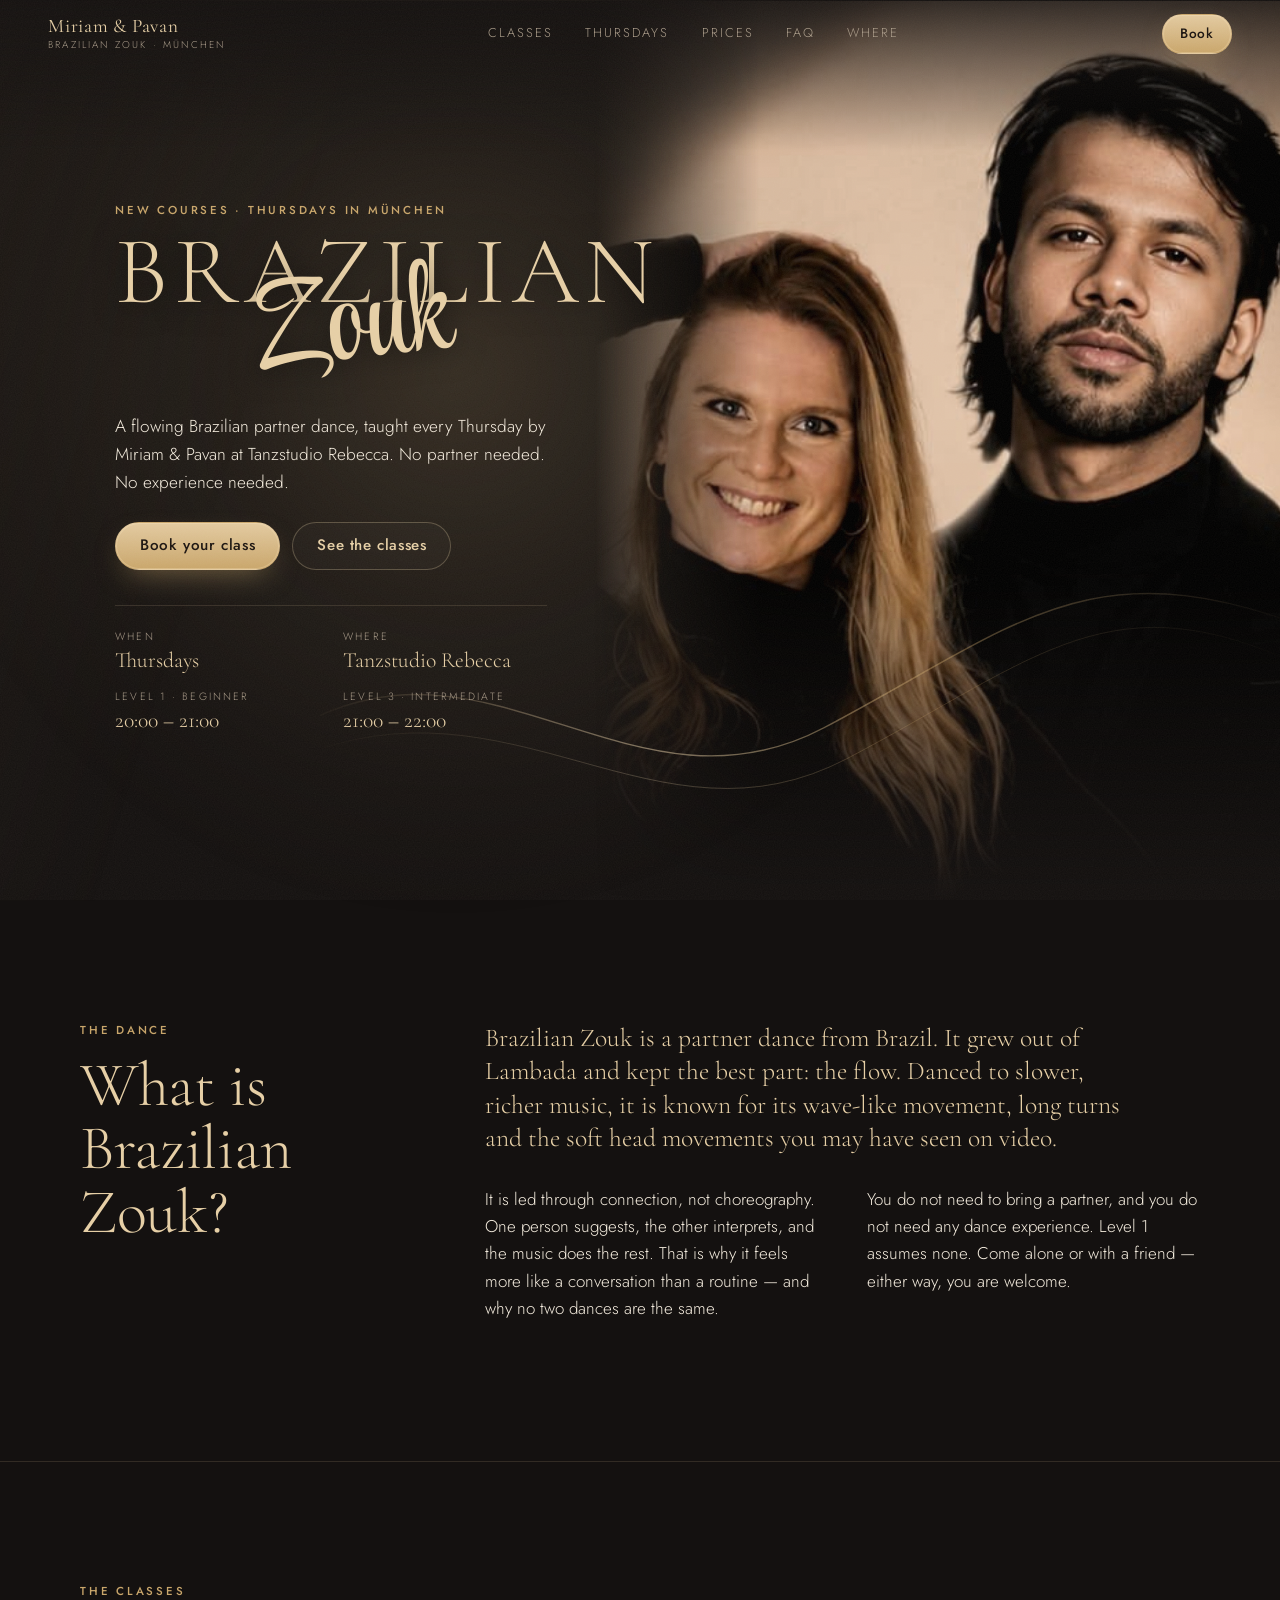
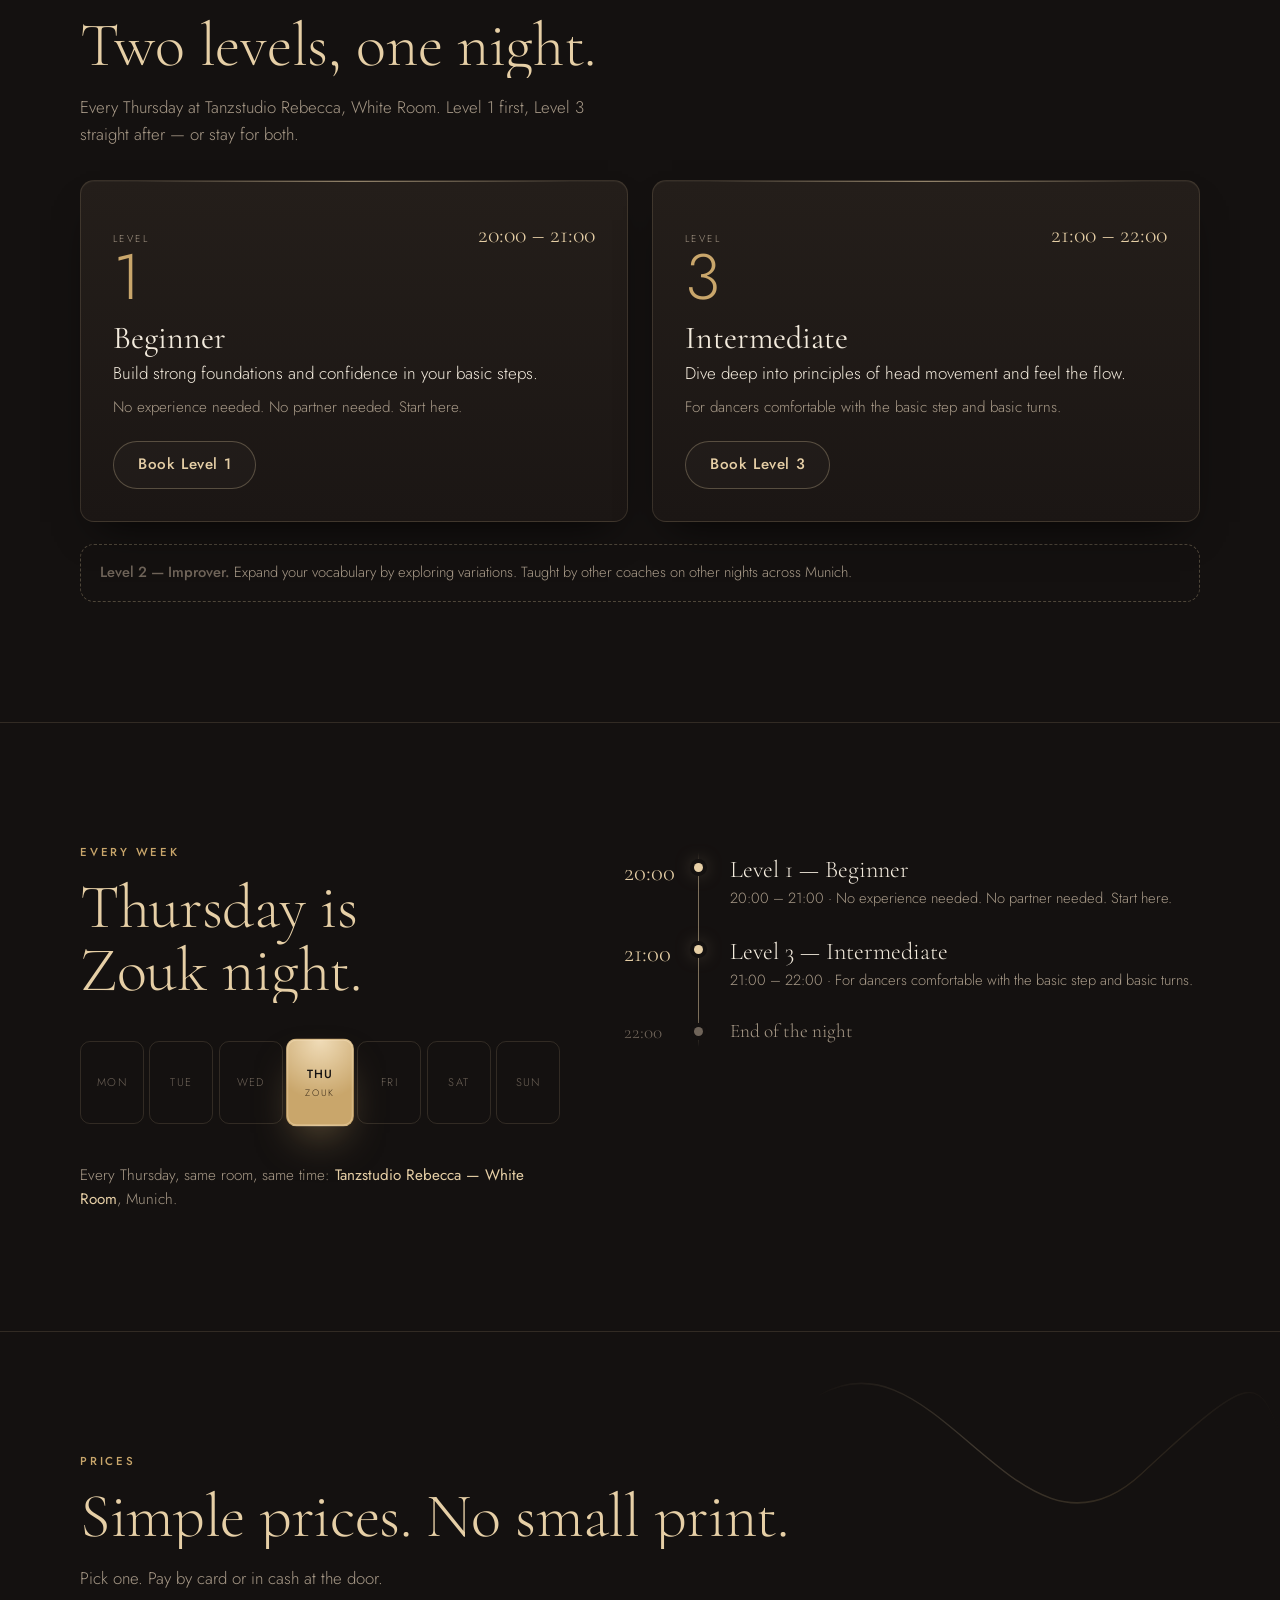
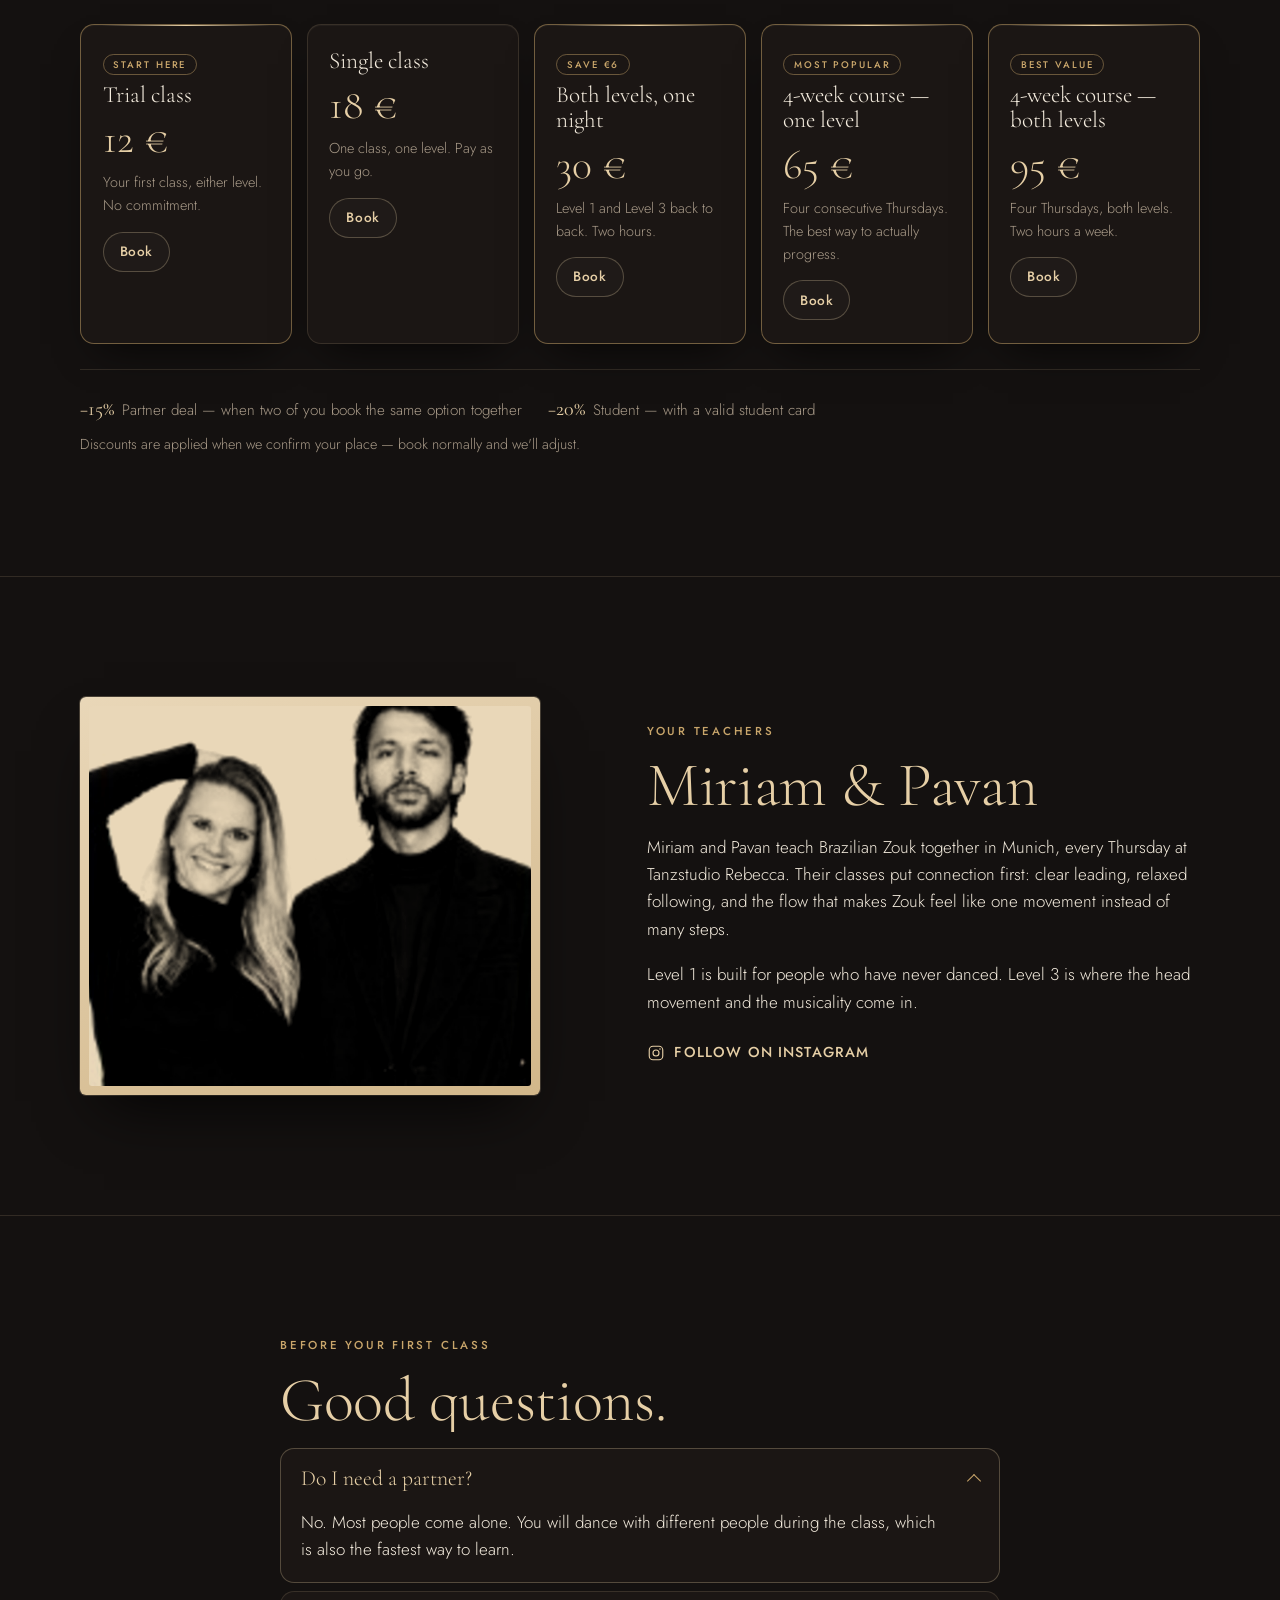
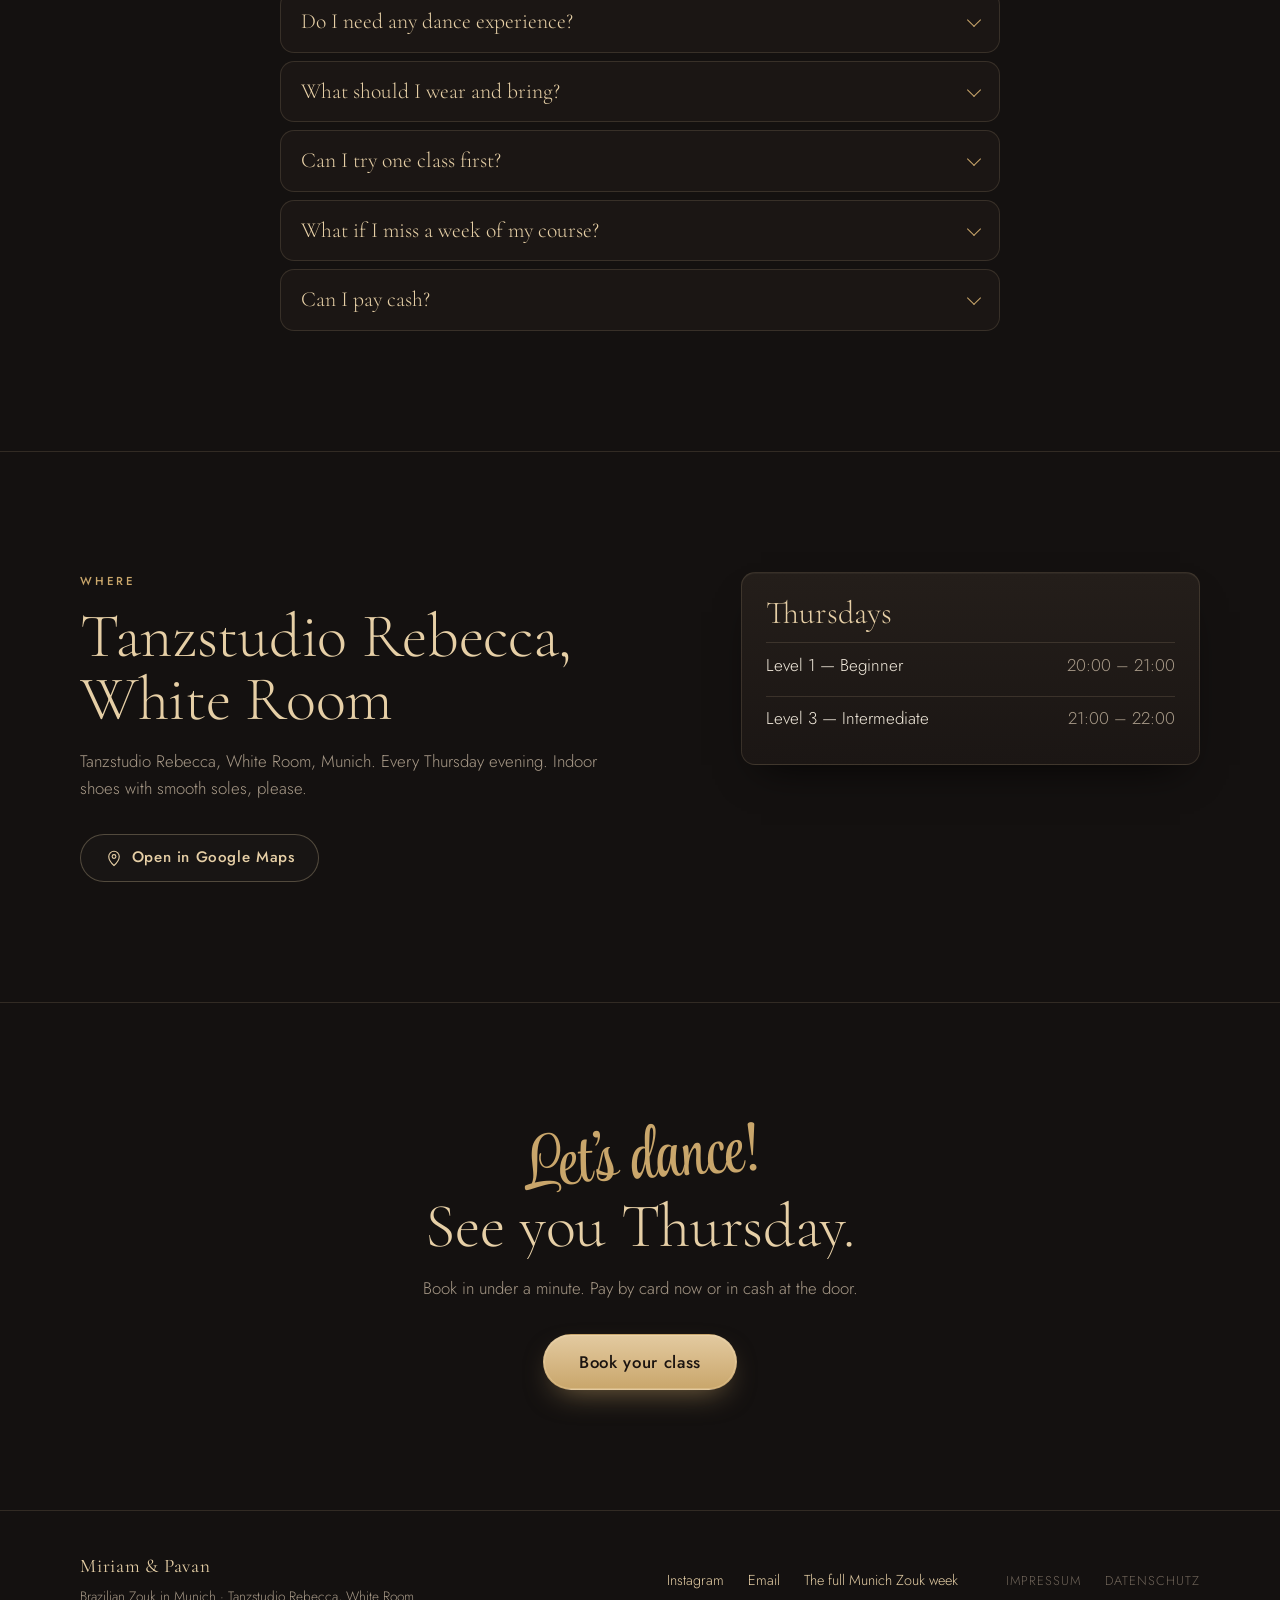
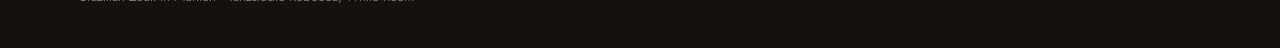
==== 01-noir-gold/index.html @ 24308cf0 "Add five design variations, thumbnails, favicon and noindex Five complete static sites sharing share" ====
<!DOCTYPE html>
<html lang="en">
<head>
  <meta charset="utf-8">
  <meta name="viewport" content="width=device-width, initial-scale=1, viewport-fit=cover">
  <meta name="robots" content="noindex, nofollow">
  <title>Brazilian Zouk in Munich — Miriam &amp; Pavan · Thursdays</title>
  <meta name="description" content="Weekly Brazilian Zouk classes in Munich with Miriam & Pavan. Thursdays at Tanzstudio Rebecca, White Room. Level 1 Beginner 20:00, Level 3 Intermediate 21:00. No partner needed. Trial class €12.">
  <meta name="theme-color" content="#141110">
  <link rel="icon" href="data:image/svg+xml,%3Csvg xmlns='http://www.w3.org/2000/svg' viewBox='0 0 64 64'%3E%3Crect width='64' height='64' rx='14' fill='%23141110'/%3E%3Ctext x='32' y='44' text-anchor='middle' font-family='Georgia,serif' font-size='36' fill='%23e6cfa6'%3EZ%3C/text%3E%3C/svg%3E">

  <meta property="og:type" content="website">
  <meta property="og:title" content="Brazilian Zouk in Munich — Miriam & Pavan">
  <meta property="og:description" content="Thursdays at Tanzstudio Rebecca. Level 1 Beginner 20:00 · Level 3 Intermediate 21:00. No partner, no experience needed. Book your trial class.">
  <meta property="og:image" content="https://ojallington.github.io/vedant-zouk/assets/poster.jpg">
  <meta property="og:locale" content="en_GB">
  <meta name="twitter:card" content="summary_large_image">

  <link rel="preconnect" href="https://fonts.googleapis.com">
  <link rel="preconnect" href="https://fonts.gstatic.com" crossorigin>
  <!-- Fonts load without blocking first paint or the module script; fallbacks are set in styles.css -->
  <link rel="stylesheet" href="https://fonts.googleapis.com/css2?family=Cormorant+Garamond:ital,wght@0,300;0,400;0,500;1,300;1,400&family=Jost:wght@300;400;500&family=Style+Script&display=swap" media="print" onload="this.media='all'">
  <noscript><link rel="stylesheet" href="https://fonts.googleapis.com/css2?family=Cormorant+Garamond:ital,wght@0,300;0,400;0,500;1,300;1,400&family=Jost:wght@300;400;500&family=Style+Script&display=swap"></noscript>
  <link rel="stylesheet" href="./styles.css">
</head>
<body>

  <!-- Moving light: a soft warm spot that travels as you scroll (and follows the pointer on desktop). -->
  <div class="spot" aria-hidden="true"></div>
  <div class="grain" aria-hidden="true"></div>

  <a class="skip" href="#main">Skip to content</a>

  <header class="site-head" id="top">
    <a class="brand" href="#top">
      <span class="brand__name">Miriam &amp; Pavan</span>
      <span class="brand__sub">Brazilian Zouk · München</span>
    </a>
    <nav class="site-nav" aria-label="Sections">
      <a href="#classes">Classes</a>
      <a href="#schedule">Thursdays</a>
      <a href="#pricing">Prices</a>
      <a href="#faq">FAQ</a>
      <a href="#location">Where</a>
    </nav>
    <button class="btn btn--gold btn--small" type="button" data-book>Book</button>
  </header>

  <main id="main">

    <!-- ============================================================ HERO -->
    <section class="hero" aria-labelledby="hero-title">
      <div class="hero__beam" aria-hidden="true"></div>

      <figure class="hero__figure">
        <img class="hero__img" src="../assets/poster-couple.jpg" width="1254" height="980"
             alt="Miriam and Pavan, the teaching couple, in black against a warm, low-lit background"
             fetchpriority="high">
      </figure>

      <svg class="trail trail--hero" viewBox="0 0 800 400" preserveAspectRatio="none" aria-hidden="true" focusable="false">
        <defs>
          <linearGradient id="trail-gold" x1="0" x2="1" y1="0" y2="0">
            <stop offset="0" stop-color="#d9b98a" stop-opacity="0"/>
            <stop offset=".35" stop-color="#e8d2ab" stop-opacity=".9"/>
            <stop offset=".65" stop-color="#c9a66b" stop-opacity=".7"/>
            <stop offset="1" stop-color="#d9b98a" stop-opacity="0"/>
          </linearGradient>
        </defs>
        <path class="trail__path" d="M-20 300 C 140 190, 260 400, 420 300 S 640 120, 820 200"/>
        <path class="trail__path trail__path--thin" d="M-20 330 C 160 240, 280 430, 440 330 S 660 150, 820 240"/>
      </svg>

      <div class="hero__copy">
        <p class="eyebrow reveal">New courses · Thursdays in München</p>
        <h1 class="hero__title" id="hero-title">
          <span class="hero__serif">Brazilian</span>
          <span class="hero__script">Zouk</span>
        </h1>
        <p class="hero__lede reveal">
          A flowing Brazilian partner dance, taught every Thursday by Miriam &amp; Pavan at
          Tanzstudio Rebecca. No partner needed. No experience needed.
        </p>
        <div class="hero__actions reveal">
          <button class="btn btn--gold" type="button" data-book>Book your class</button>
          <a class="btn btn--ghost" href="#classes">See the classes</a>
        </div>
        <dl class="hero__facts reveal" id="hero-facts">
          <!-- filled from config -->
        </dl>
      </div>
    </section>

    <!-- ============================================================ WHAT IS ZOUK -->
    <section class="section section--about" id="about" aria-labelledby="about-title">
      <div class="wrap">
        <p class="eyebrow reveal">The dance</p>
        <h2 class="h2 lit" id="about-title">What is Brazilian Zouk?</h2>
        <div class="prose prose--two">
          <p class="reveal">Brazilian Zouk is a partner dance from Brazil. It grew out of Lambada and kept the best part: the flow. Danced to slower, richer music, it is known for its wave-like movement, long turns and the soft head movements you may have seen on video.</p>
          <p class="reveal">It is led through connection, not choreography. One person suggests, the other interprets, and the music does the rest. That is why it feels more like a conversation than a routine — and why no two dances are the same.</p>
          <p class="reveal">You do not need to bring a partner, and you do not need any dance experience. Level 1 assumes none. Come alone or with a friend — either way, you are welcome.</p>
        </div>
      </div>
    </section>

    <!-- ============================================================ CLASSES -->
    <section class="section section--classes" id="classes" aria-labelledby="classes-title">
      <div class="wrap">
        <p class="eyebrow reveal">The classes</p>
        <h2 class="h2 lit" id="classes-title">Two levels, one night.</h2>
        <p class="section__lede reveal">Every Thursday at Tanzstudio Rebecca, White Room. Level 1 first, Level 3 straight after — or stay for both.</p>
        <div class="classes" id="class-cards">
          <!-- filled from config -->
        </div>
        <p class="classes__other reveal" id="class-other">
          <!-- level 2 note from config -->
        </p>
      </div>
    </section>

    <!-- ============================================================ SCHEDULE -->
    <section class="section section--schedule" id="schedule" aria-labelledby="schedule-title">
      <div class="wrap">
        <p class="eyebrow reveal">Every week</p>
        <h2 class="h2 lit" id="schedule-title">Thursday is Zouk night.</h2>
        <ol class="week reveal" aria-label="Days of the week">
          <li>Mon</li><li>Tue</li><li>Wed</li>
          <li class="week__on" aria-current="date"><span>Thu</span><small>Zouk</small></li>
          <li>Fri</li><li>Sat</li><li>Sun</li>
        </ol>
        <ol class="timeline" id="timeline" aria-label="Thursday timetable">
          <!-- filled from config -->
        </ol>
        <p class="schedule__venue reveal" id="schedule-venue"></p>
      </div>
    </section>

    <!-- ============================================================ PRICING -->
    <section class="section section--pricing" id="pricing" aria-labelledby="pricing-title">
      <svg class="trail trail--pricing" viewBox="0 0 800 300" preserveAspectRatio="none" aria-hidden="true" focusable="false">
        <path class="trail__path" d="M-20 60 C 200 -20, 340 220, 560 120 S 760 40, 820 110"/>
      </svg>
      <div class="wrap">
        <p class="eyebrow reveal">Prices</p>
        <h2 class="h2 lit" id="pricing-title">Simple prices. No small print.</h2>
        <p class="section__lede reveal">Pick one. Pay by card or in cash at the door.</p>
        <ul class="prices" id="price-cards">
          <!-- filled from config -->
        </ul>
        <div class="discounts reveal" id="discounts">
          <!-- filled from config -->
        </div>
      </div>
    </section>

    <!-- ============================================================ TEACHERS -->
    <section class="section section--teachers" id="teachers" aria-labelledby="teachers-title">
      <div class="wrap teachers">
        <figure class="teachers__figure reveal">
          <div class="teachers__print">
            <img src="../assets/miriam-pavan.jpg" width="744" height="680"
                 alt="Portrait of Miriam and Pavan, both in black, Miriam smiling with her arm raised">
          </div>
        </figure>
        <div class="teachers__copy">
          <p class="eyebrow reveal">Your teachers</p>
          <h2 class="h2 lit" id="teachers-title">Miriam &amp; Pavan</h2>
          <!-- PLACEHOLDER BIO — replace with Miriam & Pavan's own words before launch. -->
          <div class="prose">
            <p class="reveal">Miriam and Pavan teach Brazilian Zouk together in Munich, every Thursday at Tanzstudio Rebecca. Their classes put connection first: clear leading, relaxed following, and the flow that makes Zouk feel like one movement instead of many steps.</p>
            <p class="reveal">Level 1 is built for people who have never danced. Level 3 is where the head movement and the musicality come in.</p>
          </div>
          <a class="link-arrow reveal" id="teachers-ig" href="https://www.instagram.com/pavan_zouk" target="_blank" rel="noopener">
            <svg viewBox="0 0 24 24" width="18" height="18" aria-hidden="true" focusable="false"><rect x="3" y="3" width="18" height="18" rx="5" fill="none" stroke="currentColor" stroke-width="1.5"/><circle cx="12" cy="12" r="4" fill="none" stroke="currentColor" stroke-width="1.5"/><circle cx="17.3" cy="6.7" r="1" fill="currentColor"/></svg>
            <span>Follow on Instagram</span>
          </a>
        </div>
      </div>
    </section>

    <!-- ============================================================ YOUR BOOKINGS -->
    <!--
      "Student accounts": a static site cannot do real cross-device auth, so this is the honest
      version — bookings made on this device are stored in localStorage and listed here on return
      visits. Real accounts with a login and cross-device history need a backend; see README
      § "Real accounts". There is deliberately no fake login form.
    -->
    <section class="section section--mine" id="your-bookings" aria-labelledby="mine-title" hidden>
      <div class="wrap">
        <p class="eyebrow">On this device</p>
        <h2 class="h2" id="mine-title">Your bookings</h2>
        <p class="section__lede">Bookings you made from this phone or computer. Your confirmation email is the official record.</p>
        <ul class="mine" id="mine-list"></ul>
        <button class="btn btn--text" type="button" id="mine-clear">Clear this list</button>
      </div>
    </section>

    <!-- ============================================================ FAQ -->
    <section class="section section--faq" id="faq" aria-labelledby="faq-title">
      <div class="wrap wrap--narrow">
        <p class="eyebrow reveal">Before your first class</p>
        <h2 class="h2 lit" id="faq-title">Good questions.</h2>
        <div class="faq reveal">
          <details class="faq__item" open>
            <summary>Do I need a partner?</summary>
            <div class="faq__body"><p>No. Most people come alone. You will dance with different people during the class, which is also the fastest way to learn.</p></div>
          </details>
          <details class="faq__item">
            <summary>Do I need any dance experience?</summary>
            <div class="faq__body"><p>No. Level 1 assumes none at all — we start with the basic step and build from there. If you already dance and are comfortable with basic turns, Level 3 is for you.</p></div>
          </details>
          <details class="faq__item">
            <summary>What should I wear and bring?</summary>
            <div class="faq__body"><p>Comfortable clothes you can move in, and clean indoor shoes with smooth soles (no outdoor shoes on the dance floor). Bring water.</p></div>
          </details>
          <details class="faq__item">
            <summary>Can I try one class first?</summary>
            <div class="faq__body"><p id="faq-trial">Yes. The trial class is your first class at either level, with no commitment.</p></div>
          </details>
          <details class="faq__item">
            <summary>What if I miss a week of my course?</summary>
            <div class="faq__body"><p>Write to us. A 4-week course is built as four consecutive Thursdays, but life happens — tell us before the class and we will find a fair solution together.</p></div>
          </details>
          <details class="faq__item">
            <summary>Can I pay cash?</summary>
            <div class="faq__body"><p>Yes, at the door. Choose “Pay cash at the door” when you book and we will email you to confirm your place.</p></div>
          </details>
        </div>
      </div>
    </section>

    <!-- ============================================================ LOCATION -->
    <section class="section section--location" id="location" aria-labelledby="location-title">
      <div class="wrap location">
        <div class="location__copy">
          <p class="eyebrow reveal">Where</p>
          <h2 class="h2 lit" id="location-title">Tanzstudio Rebecca, White&nbsp;Room</h2>
          <p class="section__lede reveal" id="location-lede"></p>
          <a class="btn btn--ghost reveal" id="location-map" href="https://www.google.com/maps/search/?api=1&query=Tanzstudio+Rebecca+M%C3%BCnchen" target="_blank" rel="noopener">
            <svg viewBox="0 0 24 24" width="18" height="18" aria-hidden="true" focusable="false"><path d="M12 22s7-6.2 7-12a7 7 0 1 0-14 0c0 5.8 7 12 7 12z" fill="none" stroke="currentColor" stroke-width="1.5"/><circle cx="12" cy="10" r="2.5" fill="none" stroke="currentColor" stroke-width="1.5"/></svg>
            <span>Open in Google Maps</span>
          </a>
        </div>
        <div class="location__card reveal">
          <p class="location__time">Thursdays</p>
          <ol class="location__slots" id="location-slots"></ol>
        </div>
      </div>
    </section>

    <!-- ============================================================ FINAL CTA -->
    <section class="section section--cta" aria-labelledby="cta-title">
      <div class="wrap wrap--narrow cta">
        <p class="cta__script" aria-hidden="true">Let's dance!</p>
        <h2 class="h2 lit" id="cta-title">See you Thursday.</h2>
        <p class="section__lede reveal">Book in under a minute. Pay by card now or in cash at the door.</p>
        <button class="btn btn--gold btn--large reveal" type="button" data-book>Book your class</button>
      </div>
    </section>
  </main>

  <footer class="site-foot">
    <div class="wrap foot">
      <div class="foot__brand">
        <p class="brand__name">Miriam &amp; Pavan</p>
        <p class="foot__sub" id="foot-sub"></p>
      </div>
      <ul class="foot__links">
        <li><a id="foot-ig" href="https://www.instagram.com/pavan_zouk" target="_blank" rel="noopener">Instagram</a></li>
        <li><a id="foot-mail" href="mailto:hello@example.com">Email</a></li>
        <li><a id="foot-scene" href="https://zoukmunich.com/de/" target="_blank" rel="noopener">The full Munich Zouk week</a></li>
      </ul>
      <ul class="foot__legal">
        <!-- TODO: German law requires a real Impressum and Datenschutzerklärung before launch. -->
        <li><a href="#">Impressum</a></li>
        <li><a href="#">Datenschutz</a></li>
      </ul>
    </div>
  </footer>

  <!-- ============================================================ BOOKING -->
  <dialog class="booking" id="booking" aria-labelledby="booking-title">
    <div class="booking__frame">
      <header class="booking__head">
        <div>
          <p class="eyebrow">Anmeldung</p>
          <h2 class="booking__title" id="booking-title">Book your class</h2>
        </div>
        <button class="booking__close" type="button" data-close aria-label="Close booking">
          <svg viewBox="0 0 24 24" width="22" height="22" aria-hidden="true" focusable="false"><path d="M6 6l12 12M18 6L6 18" fill="none" stroke="currentColor" stroke-width="1.6" stroke-linecap="round"/></svg>
        </button>
        <ol class="steps" id="steps" aria-label="Booking steps">
          <li class="steps__item" data-step="1"><span class="steps__dot"></span><span class="steps__label">Choose</span></li>
          <li class="steps__item" data-step="2"><span class="steps__dot"></span><span class="steps__label">Details</span></li>
          <li class="steps__item" data-step="3"><span class="steps__dot"></span><span class="steps__label">Pay</span></li>
        </ol>
      </header>

      <form class="booking__form" id="booking-form" novalidate autocomplete="on">
        <!-- STEP 1 : CHOOSE -->
        <section class="step" data-step="1">
          <fieldset class="fs">
            <legend class="fs__legend">Which level?</legend>
            <div class="pills" id="level-pills" role="radiogroup" aria-label="Level"></div>
            <p class="err" id="err-level" aria-live="polite"></p>
          </fieldset>
          <fieldset class="fs">
            <legend class="fs__legend">Which option?</legend>
            <div class="opts" id="option-cards" role="radiogroup" aria-label="Option"></div>
            <p class="err" id="err-option" aria-live="polite"></p>
            <p class="fs__note" id="discount-note"></p>
          </fieldset>
        </section>

        <!-- STEP 2 : DETAILS -->
        <section class="step" data-step="2" hidden>
          <div class="grid2">
            <div class="field">
              <label for="f-first">First name</label>
              <input id="f-first" name="firstName" type="text" autocomplete="given-name" required>
              <p class="err" id="err-firstName" aria-live="polite"></p>
            </div>
            <div class="field">
              <label for="f-last">Last name</label>
              <input id="f-last" name="lastName" type="text" autocomplete="family-name" required>
              <p class="err" id="err-lastName" aria-live="polite"></p>
            </div>
          </div>
          <div class="field">
            <label for="f-email">Email</label>
            <input id="f-email" name="email" type="email" inputmode="email" autocomplete="email" required>
            <p class="err" id="err-email" aria-live="polite"></p>
          </div>
          <div class="field">
            <label for="f-phone">Phone <span class="opt">optional</span></label>
            <input id="f-phone" name="phone" type="tel" inputmode="tel" autocomplete="tel">
          </div>

          <div class="field field--check">
            <input id="f-partner" name="withPartner" type="checkbox">
            <label for="f-partner">I'm booking with a partner</label>
          </div>
          <div class="field field--partner" id="partner-wrap" hidden>
            <label for="f-partner-name">Partner's name</label>
            <input id="f-partner-name" name="partnerName" type="text" autocomplete="off">
            <p class="err" id="err-partnerName" aria-live="polite"></p>
            <p class="fs__note">Partner deal −15% is applied when we confirm your place.</p>
          </div>

          <fieldset class="fs">
            <legend class="fs__legend">I'd like to dance as</legend>
            <div class="pills pills--roles" role="radiogroup" aria-label="Role preference">
              <label class="pill"><input type="radio" name="role" value="Lead"><span>Lead</span></label>
              <label class="pill"><input type="radio" name="role" value="Follow"><span>Follow</span></label>
              <label class="pill"><input type="radio" name="role" value="Either" checked><span>Either</span></label>
            </div>
          </fieldset>

          <div class="field">
            <label for="f-notes">Anything we should know? <span class="opt">optional</span></label>
            <textarea id="f-notes" name="notes" rows="3"></textarea>
          </div>
        </section>

        <!-- STEP 3 : PAY -->
        <section class="step" data-step="3" hidden>
          <div class="summary" id="summary" aria-live="polite">
            <p class="summary__what" id="summary-what"></p>
            <p class="summary__who" id="summary-who"></p>
            <p class="summary__total"><span>Total</span><strong id="summary-total"></strong></p>
          </div>
          <p class="fs__note" id="summary-discount"></p>

          <div class="pay">
            <button class="pay__btn" type="button" id="pay-card">
              <svg viewBox="0 0 24 24" width="26" height="26" aria-hidden="true" focusable="false"><rect x="2.5" y="5.5" width="19" height="13" rx="2.5" fill="none" stroke="currentColor" stroke-width="1.5"/><path d="M2.5 10h19" stroke="currentColor" stroke-width="1.5"/><path d="M6 14.5h4" stroke="currentColor" stroke-width="1.5" stroke-linecap="round"/></svg>
              <strong>Pay by card</strong>
              <span id="pay-card-note">Secure checkout with Stripe</span>
            </button>
            <button class="pay__btn" type="button" id="pay-cash">
              <svg viewBox="0 0 24 24" width="26" height="26" aria-hidden="true" focusable="false"><rect x="2.5" y="6.5" width="19" height="11" rx="2" fill="none" stroke="currentColor" stroke-width="1.5"/><circle cx="12" cy="12" r="2.6" fill="none" stroke="currentColor" stroke-width="1.5"/><path d="M6 9.5v5M18 9.5v5" stroke="currentColor" stroke-width="1.5" stroke-linecap="round"/></svg>
              <strong>Pay cash at the door</strong>
              <span>Nothing now — we'll email to confirm</span>
            </button>
          </div>
          <p class="err err--block" id="err-pay" aria-live="assertive"></p>
        </section>

        <!-- STEP 4 : DONE -->
        <section class="step step--done" data-step="4" hidden>
          <div class="done">
            <svg class="done__mark" viewBox="0 0 64 64" width="64" height="64" aria-hidden="true" focusable="false">
              <circle cx="32" cy="32" r="30" fill="none" stroke="currentColor" stroke-width="1.5"/>
              <path class="done__tick" d="M20 33l8 8 16-17" fill="none" stroke="currentColor" stroke-width="2" stroke-linecap="round" stroke-linejoin="round"/>
            </svg>
            <p class="done__script" aria-hidden="true">Let's dance!</p>
            <h3 class="done__title" id="done-title">Request sent.</h3>
            <p class="done__text" id="done-text">We'll email you to confirm your place.</p>
            <p class="done__ref">Reference <strong id="done-ref">—</strong></p>
            <p class="done__what" id="done-what"></p>
            <p class="fs__note" id="done-fallback" hidden>Your mail app may have opened with the details — sending that email helps us confirm faster.</p>
            <button class="btn btn--gold" type="button" data-close>Done</button>
          </div>
        </section>
      </form>

      <footer class="booking__foot" id="booking-foot">
        <div class="booking__total">
          <span>Total</span>
          <strong id="running-total">€0</strong>
        </div>
        <div class="booking__nav">
          <button class="btn btn--text" type="button" id="btn-back" hidden>Back</button>
          <button class="btn btn--gold" type="button" id="btn-next">Continue</button>
        </div>
      </footer>
    </div>
  </dialog>

  <div class="toast" id="toast" role="status" aria-live="polite" hidden></div>

  <script type="module" src="./app.js"></script>
</body>
</html>
---- 01-noir-gold/styles.css ----
/* =====================================================================
   NOIR GOLD — Miriam & Pavan · Brazilian Zouk in Munich
   Warm charcoal ground, one champagne accent, serif display + quiet sans.
   The page reveals itself in light: a soft spot travels as you scroll,
   headings are lit as they enter, and the poster's gold trails draw
   themselves once.
   ===================================================================== */

:root {
  --ink:        #141110;   /* ground — warm charcoal, never pure black */
  --ink-2:      #1b1614;   /* raised surface */
  --ink-3:      #241e1a;   /* higher surface / hover */
  --gold:       #c9a66b;   /* the accent */
  --gold-2:     #e6cfa6;   /* champagne — light gold for headings */
  --gold-3:     #f2e4c8;   /* highlight in the light sweep */
  --cream:      #f3ebdd;   /* body text */
  --muted:      #a89a88;   /* secondary text */
  --dim:        #6f6459;   /* disabled / tertiary */
  --line:       rgba(230, 207, 166, .14);
  --line-2:     rgba(230, 207, 166, .28);
  --danger:     #e2a08a;

  --serif: "Cormorant Garamond", "Cormorant", Garamond, "Times New Roman", serif;
  --sans:  "Jost", "Futura", "Avenir Next", "Segoe UI", system-ui, sans-serif;
  --script: "Style Script", "Brush Script MT", "Segoe Script", cursive;

  --wrap: 1120px;
  --gutter: clamp(1.25rem, 5vw, 3rem);
  --radius: 14px;
  --shadow-1: 0 1px 0 rgba(255, 240, 220, .04) inset, 0 20px 40px -20px rgba(0, 0, 0, .8);
  --shadow-2: 0 1px 0 rgba(255, 240, 220, .06) inset, 0 30px 60px -24px rgba(0, 0, 0, .9);

  --ease-out: cubic-bezier(.16, 1, .3, 1);
  --dur: .9s;

  color-scheme: dark;
}

*, *::before, *::after { box-sizing: border-box; }

html {
  scroll-behavior: smooth;
  -webkit-text-size-adjust: 100%;
  text-size-adjust: 100%;
}

body {
  margin: 0;
  background: var(--ink);
  color: var(--cream);
  font-family: var(--sans);
  font-weight: 300;
  font-size: 1.0625rem;
  line-height: 1.6;
  overflow-x: hidden;
  -webkit-font-smoothing: antialiased;
}

img, svg { display: block; max-width: 100%; }
button, input, textarea { font: inherit; color: inherit; }
button { cursor: pointer; }
a { color: var(--gold-2); text-decoration: none; }
a:hover { color: var(--gold-3); }
:focus-visible { outline: 2px solid var(--gold-2); outline-offset: 3px; border-radius: 3px; }
::selection { background: rgba(201, 166, 107, .35); color: var(--cream); }

.skip {
  position: absolute; left: 1rem; top: -4rem; z-index: 100;
  padding: .6rem 1rem; background: var(--gold-2); color: var(--ink); border-radius: 6px;
  transition: top .2s;
}
.skip:focus { top: 1rem; }

/* ---------------------------------------------------------- light layers */
.spot {
  position: fixed; left: 0; top: 0; z-index: 0; pointer-events: none;
  width: 120vmax; height: 120vmax;
  margin: -60vmax 0 0 -60vmax;
  border-radius: 50%;
  background: radial-gradient(closest-side,
    rgba(222, 186, 130, .17) 0%,
    rgba(222, 186, 130, .07) 30%,
    rgba(222, 186, 130, .02) 55%,
    rgba(222, 186, 130, 0) 72%);
  transform: translate3d(30vw, 20vh, 0);
  will-change: transform;
}

.grain {
  position: fixed; inset: 0; z-index: 50; pointer-events: none;
  opacity: .045;
  background-image: url("data:image/svg+xml,%3Csvg xmlns='http://www.w3.org/2000/svg' width='220' height='220'%3E%3Cfilter id='n'%3E%3CfeTurbulence type='fractalNoise' baseFrequency='.85' numOctaves='2' stitchTiles='stitch'/%3E%3CfeColorMatrix values='0 0 0 0 1 0 0 0 0 .9 0 0 0 0 .75 0 0 0 1 0'/%3E%3C/filter%3E%3Crect width='100%25' height='100%25' filter='url(%23n)'/%3E%3C/svg%3E");
  background-size: 220px 220px;
}

main, .site-head, .site-foot { position: relative; z-index: 1; }

/* ---------------------------------------------------------- type */
.eyebrow {
  margin: 0 0 .9rem;
  font-family: var(--sans);
  font-weight: 500;
  font-size: .72rem;
  letter-spacing: .24em;
  text-transform: uppercase;
  color: var(--gold);
}

.h2 {
  margin: 0 0 1rem;
  font-family: var(--serif);
  font-weight: 300;
  font-size: clamp(2.35rem, 6.5vw, 3.9rem);
  line-height: 1.02;
  letter-spacing: -.005em;
  color: var(--gold-2);
  text-wrap: balance;
}

.section__lede {
  margin: 0 0 2rem;
  max-width: 34rem;
  color: var(--muted);
  font-size: 1.05rem;
}

.prose p { margin: 0 0 1.1em; max-width: 36rem; }
.prose p:last-child { margin-bottom: 0; }

/* Heading light sweep: the champagne highlight passes across the glyphs once
   as the heading enters the viewport. */
.lit {
  background-image: linear-gradient(100deg,
    var(--gold-2) 0%, var(--gold-2) 38%,
    var(--gold-3) 47%, #fff8ea 50%, var(--gold-3) 53%,
    var(--gold-2) 62%, var(--gold-2) 100%);
  background-size: 300% 100%;
  background-position: 100% 0;
  -webkit-background-clip: text;
  background-clip: text;
  color: transparent;
}
.lit.is-lit { animation: sweep 1.8s var(--ease-out) forwards; }
@keyframes sweep { to { background-position: 0% 0; } }

/* Soft rise for everything else. */
.reveal {
  opacity: 0;
  transform: translateY(18px);
  transition: opacity var(--dur) var(--ease-out), transform var(--dur) var(--ease-out);
}
.reveal.is-lit { opacity: 1; transform: none; }

/* ---------------------------------------------------------- layout */
.wrap { width: min(100% - 2 * var(--gutter), var(--wrap)); margin-inline: auto; }
.wrap--narrow { max-width: 720px; }

.section { padding: clamp(4rem, 10vw, 7.5rem) 0; position: relative; }
.section + .section { border-top: 1px solid var(--line); }

/* ---------------------------------------------------------- buttons */
.btn {
  display: inline-flex; align-items: center; justify-content: center; gap: .55rem;
  min-height: 3rem; padding: .8rem 1.5rem;
  border: 1px solid transparent; border-radius: 999px;
  font-family: var(--sans); font-weight: 500; font-size: .95rem; letter-spacing: .04em;
  line-height: 1; text-decoration: none; white-space: nowrap;
  transition: transform .25s var(--ease-out), background-color .25s, color .25s, border-color .25s, box-shadow .25s;
}
.btn:active { transform: translateY(1px); }
.btn[hidden] { display: none; }

.btn--gold {
  background: linear-gradient(180deg, #e3caa0, var(--gold));
  color: #1b1410;
  box-shadow: 0 0 0 1px rgba(255, 236, 200, .25) inset, 0 12px 30px -12px rgba(201, 166, 107, .6);
}
.btn--gold:hover { background: linear-gradient(180deg, #f0dcb8, #d3b07a); color: #1b1410; }

.btn--ghost {
  border-color: var(--line-2);
  color: var(--gold-2);
  background: rgba(255, 240, 220, .02);
}
.btn--ghost:hover { border-color: var(--gold); background: rgba(201, 166, 107, .08); color: var(--gold-3); }

.btn--text {
  min-height: 2.5rem; padding: .5rem .75rem;
  color: var(--muted); background: none;
}
.btn--text:hover { color: var(--gold-2); }

.btn--small { min-height: 2.5rem; padding: .55rem 1.1rem; font-size: .85rem; }
.btn--large { min-height: 3.5rem; padding: 1rem 2.2rem; font-size: 1.05rem; }

.link-arrow {
  display: inline-flex; align-items: center; gap: .6rem;
  margin-top: 1.6rem; color: var(--gold-2);
  font-weight: 500; font-size: .9rem; letter-spacing: .08em; text-transform: uppercase;
}
.link-arrow:hover { color: var(--gold-3); }

/* ---------------------------------------------------------- header */
.site-head {
  position: sticky; top: 0; z-index: 40;
  display: flex; align-items: center; justify-content: space-between; gap: 1rem;
  padding: .85rem var(--gutter);
  padding-top: max(.85rem, env(safe-area-inset-top));
  border-bottom: 1px solid transparent;
  transition: background-color .35s, border-color .35s, backdrop-filter .35s;
}
.site-head.is-scrolled {
  background: rgba(20, 17, 16, .78);
  border-bottom-color: var(--line);
  -webkit-backdrop-filter: blur(14px) saturate(1.1);
  backdrop-filter: blur(14px) saturate(1.1);
}

.brand { display: flex; flex-direction: column; line-height: 1.1; color: var(--cream); }
.brand__name {
  font-family: var(--serif); font-weight: 400; font-size: 1.2rem; letter-spacing: .04em;
  color: var(--gold-2);
}
.brand__sub {
  font-size: .62rem; letter-spacing: .22em; text-transform: uppercase; color: var(--muted);
  margin-top: .2rem;
}

.site-nav { display: none; }
@media (min-width: 900px) {
  .site-nav { display: flex; gap: 2rem; }
  .site-nav a {
    font-size: .8rem; letter-spacing: .16em; text-transform: uppercase; color: var(--muted);
    padding: .3rem 0; border-bottom: 1px solid transparent;
    transition: color .25s, border-color .25s;
  }
  .site-nav a:hover { color: var(--gold-2); border-bottom-color: var(--gold); }
}

/* ---------------------------------------------------------- hero */
.hero {
  position: relative;
  padding-bottom: clamp(3rem, 8vw, 6rem);
  overflow: hidden;
  margin-top: calc(-1 * (2.5rem + 1.7rem)); /* let the image sit behind the transparent header */
  padding-top: calc(2.5rem + 1.7rem);
}

.hero::before {
  /* scrim so the transparent header stays legible over the photo */
  content: ""; position: absolute; z-index: 2; pointer-events: none;
  left: 0; right: 0; top: 0; height: 150px;
  background: linear-gradient(to bottom, rgba(20, 17, 16, .85), rgba(20, 17, 16, 0));
}

.hero__beam {
  position: absolute; z-index: 0; pointer-events: none;
  left: -30%; top: -20%; width: 80%; height: 120%;
  background: linear-gradient(115deg, rgba(225, 190, 135, .16), rgba(225, 190, 135, .04) 35%, transparent 60%);
  filter: blur(30px);
  transform: rotate(-8deg);
}

.hero__figure {
  position: relative; z-index: 1; margin: 0;
  width: 100%; height: clamp(330px, 88vw, 760px);
  overflow: hidden;
  /* Feather the sides and melt the bottom into the ground. The image is scaled so
     that only its upper part (above the poster's baked-in title) is in frame. */
  -webkit-mask-image: linear-gradient(to bottom, #000 58%, transparent 100%), linear-gradient(to right, transparent 0, #000 14%, #000 88%, transparent 100%);
  mask-image: linear-gradient(to bottom, #000 58%, transparent 100%), linear-gradient(to right, transparent 0, #000 14%, #000 88%, transparent 100%);
  -webkit-mask-composite: source-in;
  mask-composite: intersect;
}
.hero__img {
  position: absolute; top: 0; left: 50%;
  height: 170%; width: auto; max-width: none;
  transform: translateX(-50%);
  filter: saturate(.92) contrast(1.03);
}

.trail { position: absolute; pointer-events: none; }
.trail__path {
  fill: none; stroke: url(#trail-gold); stroke-width: 1.4; stroke-linecap: round;
  opacity: .7;
  stroke-dasharray: 1600; stroke-dashoffset: 1600;
}
.trail__path--thin { stroke-width: .7; opacity: .45; }
.trail.is-lit .trail__path { animation: draw 3.2s var(--ease-out) forwards; }
.trail.is-lit .trail__path--thin { animation-delay: .35s; }
@keyframes draw { to { stroke-dashoffset: 0; } }

.trail--hero { z-index: 2; left: 0; right: 0; bottom: 26%; width: 100%; height: 40%; opacity: .8; }

.hero__copy {
  position: relative; z-index: 3;
  padding: 0 var(--gutter);
  margin-top: clamp(-150px, -30vw, -90px);
}
.hero .eyebrow { margin-bottom: .6rem; }

.hero__title {
  margin: 0; line-height: .9;
  display: grid;
}
.hero__serif {
  font-family: var(--serif); font-weight: 300;
  font-size: clamp(3.4rem, 15.8vw, 7rem);
  letter-spacing: .06em; text-transform: uppercase;
  color: var(--gold-2);
  text-shadow: 0 2px 30px rgba(0, 0, 0, .6);
}
.hero__script {
  font-family: var(--script); font-weight: 400;
  font-size: clamp(4.4rem, 20vw, 8.8rem);
  line-height: .8;
  color: var(--gold-2);
  margin-top: -.22em; margin-left: .7em;
  text-shadow: 0 2px 30px rgba(0, 0, 0, .6);
  transform: rotate(-6deg);
  transform-origin: left center;
}

.hero__lede {
  max-width: 30rem;
  margin: 1.6rem 0 0;
  font-size: 1.08rem; color: var(--cream);
}
.hero__actions { display: flex; flex-wrap: wrap; gap: .75rem; margin-top: 1.6rem; }

.hero__facts {
  display: grid; grid-template-columns: 1fr 1fr; gap: 1rem 1.5rem;
  margin: 2.2rem 0 0; padding-top: 1.4rem;
  border-top: 1px solid var(--line);
  max-width: 34rem;
}
.hero__facts div { display: flex; flex-direction: column; gap: .15rem; }
.hero__facts dt { font-size: .66rem; letter-spacing: .2em; text-transform: uppercase; color: var(--muted); }
.hero__facts dd { margin: 0; font-family: var(--serif); font-size: 1.35rem; color: var(--gold-2); line-height: 1.15; }

/* ---------------------------------------------------------- about */
.prose--two { display: grid; gap: 1.1rem; }
.prose--two p:first-child { font-family: var(--serif); font-size: 1.5rem; line-height: 1.3; color: var(--gold-2); max-width: 40rem; margin-bottom: .4rem; }

/* ---------------------------------------------------------- classes */
.classes { display: grid; gap: 1rem; }

.class {
  position: relative;
  padding: 1.6rem 1.4rem 1.5rem;
  background: linear-gradient(180deg, var(--ink-3), var(--ink-2));
  border: 1px solid var(--line);
  border-radius: var(--radius);
  box-shadow: var(--shadow-1);
  overflow: hidden;
}
.class::before {
  /* rim light */
  content: ""; position: absolute; left: 10%; right: 10%; top: 0; height: 1px;
  background: linear-gradient(90deg, transparent, var(--gold-2), transparent);
  opacity: .55;
}
.class__top { display: flex; align-items: baseline; justify-content: space-between; gap: 1rem; }
.class__num {
  margin: 0;
  font-family: var(--sans); font-size: 4rem; line-height: .8; font-weight: 300; color: var(--gold);
}
.class__num small { font-family: var(--sans); font-size: .62rem; letter-spacing: .24em; text-transform: uppercase; color: var(--muted); display: block; margin-bottom: .55rem; }
.class__time { margin: 0; font-family: var(--serif); font-size: 1.5rem; color: var(--gold-2); white-space: nowrap; }
.class__name { margin: 1.1rem 0 .35rem; font-family: var(--serif); font-size: 2rem; font-weight: 400; line-height: 1.05; color: var(--cream); }
.class__desc { margin: 0 0 .5rem; color: var(--cream); }
.class__who { margin: 0 0 1.35rem; color: var(--muted); font-size: .95rem; }

.classes__other {
  margin: 1.4rem 0 0; padding: 1rem 1.2rem;
  border: 1px dashed var(--line-2); border-radius: var(--radius);
  color: var(--muted); font-size: .92rem;
}
.classes__other strong { color: var(--dim); font-weight: 500; }

/* ---------------------------------------------------------- schedule */
.week {
  list-style: none; margin: 0 0 2.2rem; padding: 0; max-width: 560px;
  display: grid; grid-template-columns: repeat(7, 1fr); gap: .35rem;
}
.week li {
  position: relative;
  display: flex; flex-direction: column; align-items: center; justify-content: center; gap: .1rem;
  aspect-ratio: 1 / 1.3;
  border: 1px solid var(--line); border-radius: 10px;
  font-size: .7rem; letter-spacing: .12em; text-transform: uppercase; color: var(--dim);
}
.week li small { font-size: .55rem; letter-spacing: .18em; color: var(--gold); }
.week__on {
  color: var(--ink) !important;
  background: radial-gradient(120% 100% at 50% 0%, #f0dcb8, var(--gold) 70%);
  border-color: transparent !important;
  box-shadow: 0 0 0 1px rgba(255, 236, 200, .35) inset, 0 20px 40px -14px rgba(201, 166, 107, .55);
  transform: scale(1.06);
}
.week__on span { font-weight: 500; }
.week__on small { color: #3b2c19 !important; }

.timeline { list-style: none; margin: 0; padding: 0; position: relative; }
.timeline::before {
  content: ""; position: absolute; left: 4.6rem; top: .6rem; bottom: .6rem; width: 1px;
  background: linear-gradient(180deg, transparent, var(--gold-2) 15%, var(--gold-2) 85%, transparent);
  opacity: .5;
}
.slot {
  position: relative;
  display: grid; grid-template-columns: 4.6rem 1fr; align-items: start; gap: 1.2rem;
  padding: .9rem 0;
}
.slot__time { font-family: var(--serif); font-size: 1.55rem; color: var(--gold-2); line-height: 1; padding-top: .15rem; }
.slot__dot {
  position: absolute; left: calc(4.6rem - 4px); top: 1.25rem;
  width: 9px; height: 9px; border-radius: 50%;
  background: var(--gold-2);
  box-shadow: 0 0 0 4px var(--ink), 0 0 18px rgba(230, 207, 166, .6);
}
.slot__body { padding-left: .8rem; }
.slot__title { display: block; font-family: var(--serif); font-size: 1.5rem; color: var(--cream); line-height: 1.1; }
.slot__meta { display: block; color: var(--muted); font-size: .92rem; margin-top: .2rem; }
.slot--end .slot__time { color: var(--dim); font-size: 1.2rem; }
.slot--end .slot__dot { background: var(--dim); box-shadow: 0 0 0 4px var(--ink); }
.slot--end .slot__title { color: var(--muted); font-size: 1.2rem; }

.schedule__venue { margin: 2rem 0 0; color: var(--muted); font-size: .95rem; }
.schedule__venue strong { color: var(--gold-2); font-weight: 400; }

/* ---------------------------------------------------------- pricing */
.trail--pricing { display: none; }
@media (min-width: 900px) {
  .trail--pricing { display: block; right: 0; top: 0; left: auto; width: 36%; height: 42%; opacity: .32; z-index: 0; }
}
.section--pricing .wrap { position: relative; z-index: 1; }

.prices { list-style: none; margin: 0; padding: 0; display: grid; gap: .75rem; }
.price {
  position: relative;
  display: grid; grid-template-columns: 1fr auto; grid-template-areas: "label amt" "blurb amt" "cta cta";
  gap: .1rem 1rem; align-items: start;
  padding: 1.15rem 1.2rem 1.1rem;
  background: var(--ink-2);
  border: 1px solid var(--line); border-radius: var(--radius);
  box-shadow: var(--shadow-1);
  transition: border-color .3s, transform .3s var(--ease-out), background-color .3s;
}
.price:hover { border-color: var(--line-2); background: var(--ink-3); }
.price--hot { border-color: rgba(201, 166, 107, .5); }
.price--hot::before {
  content: ""; position: absolute; left: 10%; right: 10%; top: 0; height: 1px;
  background: linear-gradient(90deg, transparent, var(--gold-2), transparent);
}
.price__label { grid-area: label; margin: 0; font-family: var(--serif); font-size: 1.45rem; line-height: 1.1; color: var(--cream); }
.price__blurb { grid-area: blurb; margin: .25rem 0 0; font-size: .9rem; color: var(--muted); }
.price__amt { grid-area: amt; font-family: var(--serif); font-size: 2.1rem; line-height: 1; color: var(--gold-2); text-align: right; }
.price__badge {
  display: inline-block; margin-bottom: .5rem;
  font-family: var(--sans); font-size: .6rem; letter-spacing: .2em; text-transform: uppercase; font-weight: 500;
  color: var(--gold); border: 1px solid rgba(201, 166, 107, .45); border-radius: 999px; padding: .28rem .6rem .22rem;
}
.price__cta {
  grid-area: cta; margin-top: .9rem; justify-self: start;
  min-height: 2.5rem; padding: .5rem 1rem; font-size: .85rem;
}

.discounts {
  margin-top: 1.6rem; padding-top: 1.4rem; border-top: 1px solid var(--line);
  display: grid; gap: .5rem; color: var(--muted); font-size: .95rem;
}
.discounts__row { display: flex; flex-wrap: wrap; gap: .4rem 1.6rem; }
.discounts__item { display: inline-flex; gap: .5rem; align-items: baseline; }
.discounts__item strong { font-family: var(--serif); font-size: 1.25rem; font-weight: 400; color: var(--gold-2); }
.discounts__note { margin: 0; font-size: .9rem; }

/* ---------------------------------------------------------- teachers */
.teachers { display: grid; gap: 2.2rem; }
.teachers__figure {
  margin: 0; position: relative;
  padding: .55rem;
  background: linear-gradient(160deg, #e9d7b8, #d2b78a);
  border-radius: 6px;
  box-shadow: var(--shadow-2), 0 0 0 1px rgba(230, 207, 166, .25);
  max-width: 460px;
}
.teachers__print { overflow: hidden; border-radius: 3px; background: #e9d7b8; }
.teachers__figure img {
  width: 100%; height: auto; aspect-ratio: 744 / 640; object-fit: cover; object-position: 50% 0;
  transform: scale(1.07); transform-origin: 50% 40%;
  mix-blend-mode: multiply;     /* white paper becomes champagne, the photo becomes a warm duotone print */
  filter: contrast(1.05) brightness(1.02);
  border-radius: 3px;
}

/* ---------------------------------------------------------- your bookings */
.mine { list-style: none; margin: 0 0 1rem; padding: 0; display: grid; gap: .6rem; }
.mine__item {
  display: grid; gap: .2rem;
  padding: 1rem 1.2rem; background: var(--ink-2); border: 1px solid var(--line); border-radius: var(--radius);
}
.mine__summary { font-family: var(--serif); font-size: 1.25rem; color: var(--cream); }
.mine__meta { font-size: .85rem; color: var(--muted); display: flex; flex-wrap: wrap; gap: .3rem .9rem; }
.mine__status { color: var(--gold); text-transform: uppercase; letter-spacing: .14em; font-size: .68rem; font-weight: 500; }

/* ---------------------------------------------------------- faq */
.faq { display: grid; gap: .5rem; }
.faq__item {
  background: var(--ink-2); border: 1px solid var(--line); border-radius: var(--radius);
  transition: border-color .3s;
}
.faq__item[open] { border-color: var(--line-2); }
.faq__item summary {
  list-style: none; cursor: pointer;
  display: flex; align-items: center; justify-content: space-between; gap: 1rem;
  padding: 1.05rem 1.25rem;
  font-family: var(--serif); font-size: 1.35rem; line-height: 1.2; color: var(--gold-2);
}
.faq__item summary::-webkit-details-marker { display: none; }
.faq__item summary::after {
  content: ""; flex: none; width: 10px; height: 10px;
  border-right: 1px solid var(--gold); border-bottom: 1px solid var(--gold);
  transform: rotate(45deg); transition: transform .3s var(--ease-out); margin-top: -4px;
}
.faq__item[open] summary::after { transform: rotate(-135deg); margin-top: 4px; }
.faq__body { padding: 0 1.25rem 1.2rem; color: var(--cream); }
.faq__body p { margin: 0; max-width: 40rem; }

/* ---------------------------------------------------------- location */
.location { display: grid; gap: 2rem; }
.location__card {
  padding: 1.5rem 1.5rem 1.4rem;
  background: linear-gradient(180deg, var(--ink-3), var(--ink-2));
  border: 1px solid var(--line); border-radius: var(--radius); box-shadow: var(--shadow-1);
  align-self: start;
}
.location__time { margin: 0 0 .8rem; font-family: var(--serif); font-size: 2rem; color: var(--gold-2); line-height: 1; }
.location__slots { list-style: none; margin: 0; padding: 0; display: grid; gap: .5rem; }
.location__slots li { display: flex; justify-content: space-between; gap: 1rem; padding: .55rem 0; border-top: 1px solid var(--line); }
.location__slots li span:last-child { color: var(--muted); }

/* ---------------------------------------------------------- final cta */
.section--cta { text-align: center; }
.cta { display: grid; justify-items: center; }
.cta__script {
  margin: 0 0 -.3rem;
  font-family: var(--script); font-size: clamp(2.8rem, 8vw, 4.4rem); color: var(--gold);
  transform: rotate(-4deg);
  line-height: 1.1;
}
.cta .section__lede { text-align: center; }

/* ---------------------------------------------------------- footer */
.site-foot { border-top: 1px solid var(--line); padding: 2.5rem 0 max(2.5rem, env(safe-area-inset-bottom)); }
.foot { display: grid; gap: 1.5rem; }
.foot__brand .brand__name { margin: 0; }
.foot__sub { margin: .3rem 0 0; color: var(--muted); font-size: .85rem; }
.foot__links, .foot__legal { list-style: none; margin: 0; padding: 0; display: flex; flex-wrap: wrap; gap: .5rem 1.5rem; }
.foot__links a { color: var(--gold-2); font-size: .9rem; }
.foot__legal a { color: var(--dim); font-size: .8rem; letter-spacing: .08em; text-transform: uppercase; }
.foot__legal a:hover { color: var(--muted); }

/* ---------------------------------------------------------- booking dialog */
.booking {
  position: fixed; inset: 0; z-index: 60;
  width: 100%; max-width: none; height: 100%; max-height: none;
  margin: 0; padding: 0; border: 0;
  background: var(--ink); color: var(--cream);
  overflow: hidden;
}
.booking::backdrop { background: rgba(10, 8, 7, .7); -webkit-backdrop-filter: blur(6px); backdrop-filter: blur(6px); }
.booking[open] { display: flex; flex-direction: column; }
.booking__frame { display: flex; flex-direction: column; height: 100%; min-height: 0; }

.booking__head {
  position: relative; flex: none;
  padding: 1.2rem var(--gutter) 0;
  padding-top: max(1.2rem, env(safe-area-inset-top));
  border-bottom: 1px solid var(--line);
  background: var(--ink);
}
.booking__head .eyebrow { margin-bottom: .2rem; }
.booking__title { margin: 0 0 1rem; font-family: var(--serif); font-weight: 300; font-size: 2rem; line-height: 1; color: var(--gold-2); }
.booking__close {
  position: absolute; right: calc(var(--gutter) - .6rem); top: max(.9rem, env(safe-area-inset-top));
  width: 2.6rem; height: 2.6rem; border-radius: 50%;
  background: none; border: 1px solid transparent; color: var(--muted);
  display: grid; place-items: center;
}
.booking__close:hover { color: var(--gold-2); border-color: var(--line-2); }

.steps { list-style: none; margin: 0; padding: 0 0 .9rem; display: flex; gap: 0; position: relative; }
.steps__item { flex: 1; display: flex; align-items: center; gap: .55rem; position: relative; font-size: .72rem; letter-spacing: .16em; text-transform: uppercase; color: var(--dim); }
.steps__dot {
  flex: none; width: 8px; height: 8px; border-radius: 50%;
  background: var(--ink-3); border: 1px solid var(--line-2);
  transition: background-color .4s, box-shadow .4s, border-color .4s;
}
.steps__item::after {
  content: ""; flex: 1; height: 1px; background: var(--line); margin: 0 .6rem;
}
.steps__item:last-child::after { display: none; }
.steps__item.is-done { color: var(--muted); }
.steps__item.is-done .steps__dot { background: var(--gold); border-color: var(--gold); }
.steps__item.is-current { color: var(--gold-2); }
.steps__item.is-current .steps__dot {
  background: var(--gold-2); border-color: var(--gold-2);
  box-shadow: 0 0 0 4px rgba(230, 207, 166, .18), 0 0 18px rgba(230, 207, 166, .6);
}

.booking__form { flex: 1 1 auto; min-height: 0; overflow-y: auto; -webkit-overflow-scrolling: touch; padding: 1.4rem var(--gutter) 2rem; }
.step { display: grid; gap: 1.4rem; }
.step[hidden] { display: none; }

.booking__foot {
  flex: none;
  display: flex; align-items: center; justify-content: space-between; gap: 1rem;
  padding: .9rem var(--gutter);
  padding-bottom: max(.9rem, env(safe-area-inset-bottom));
  border-top: 1px solid var(--line);
  background: rgba(20, 17, 16, .96);
}
.booking__foot[hidden] { display: none; }
.booking__total { display: flex; flex-direction: column; line-height: 1.1; }
.booking__total span { font-size: .62rem; letter-spacing: .2em; text-transform: uppercase; color: var(--muted); }
.booking__total strong { font-family: var(--serif); font-size: 1.7rem; font-weight: 400; color: var(--gold-2); }
.booking__nav { display: flex; gap: .4rem; align-items: center; }

.fs { margin: 0; padding: 0; border: 0; min-width: 0; }
.fs__legend { padding: 0; margin: 0 0 .7rem; font-family: var(--serif); font-size: 1.35rem; color: var(--gold-2); }
.fs__note { margin: .7rem 0 0; font-size: .85rem; color: var(--muted); }

.pills { display: flex; flex-wrap: wrap; gap: .5rem; }
.pill { position: relative; }
.pill input { position: absolute; inset: 0; opacity: 0; margin: 0; cursor: pointer; }
.pill span {
  display: inline-flex; align-items: center; min-height: 2.6rem; padding: .55rem 1.05rem;
  border: 1px solid var(--line-2); border-radius: 999px;
  font-size: .9rem; letter-spacing: .04em; color: var(--cream);
  transition: background-color .25s, border-color .25s, color .25s, box-shadow .25s;
}
.pill:hover span { border-color: var(--gold); }
.pill input:checked + span { background: var(--gold-2); border-color: var(--gold-2); color: #1b1410; font-weight: 500; }
.pill input:focus-visible + span { outline: 2px solid var(--gold-2); outline-offset: 3px; }
.pill input:disabled + span { opacity: .45; cursor: not-allowed; }

.opts { display: grid; gap: .55rem; }
.opt-card { position: relative; }
.opt-card input { position: absolute; inset: 0; opacity: 0; margin: 0; cursor: pointer; }
.opt-card__box {
  display: grid; grid-template-columns: 1fr auto; gap: .1rem .9rem; align-items: center;
  padding: .85rem 1rem;
  background: var(--ink-2); border: 1px solid var(--line); border-radius: 12px;
  transition: border-color .25s, background-color .25s, box-shadow .25s, opacity .25s;
}
.opt-card__label { font-family: var(--serif); font-size: 1.2rem; line-height: 1.1; color: var(--cream); }
.opt-card__blurb { grid-column: 1; font-size: .82rem; color: var(--muted); }
.opt-card__amt { grid-column: 2; grid-row: 1 / span 2; font-family: var(--serif); font-size: 1.6rem; color: var(--gold-2); }
.opt-card__hint { grid-column: 1 / -1; font-size: .72rem; letter-spacing: .12em; text-transform: uppercase; color: var(--dim); margin-top: .2rem; }
.opt-card:hover .opt-card__box { border-color: var(--line-2); }
.opt-card input:checked + .opt-card__box {
  border-color: var(--gold-2); background: var(--ink-3);
  box-shadow: 0 0 0 1px var(--gold-2) inset, 0 16px 40px -20px rgba(201, 166, 107, .5);
}
.opt-card input:focus-visible + .opt-card__box { outline: 2px solid var(--gold-2); outline-offset: 2px; }
.opt-card input:disabled + .opt-card__box { opacity: .4; }
.opt-card input:disabled { cursor: not-allowed; }

.grid2 { display: grid; grid-template-columns: 1fr 1fr; gap: 1rem; }
.field { display: grid; gap: .4rem; }
.field label { font-size: .8rem; letter-spacing: .12em; text-transform: uppercase; color: var(--muted); }
.field .opt { color: var(--dim); text-transform: none; letter-spacing: .02em; margin-left: .3rem; }
.field input:not([type="checkbox"]), .field textarea {
  width: 100%; min-height: 3rem; padding: .7rem .9rem;
  background: var(--ink-2); border: 1px solid var(--line-2); border-radius: 10px;
  color: var(--cream); font-size: 1rem;
  transition: border-color .25s, box-shadow .25s;
}
.field textarea { resize: vertical; min-height: 5rem; }
.field input:focus, .field textarea:focus { outline: none; border-color: var(--gold-2); box-shadow: 0 0 0 3px rgba(230, 207, 166, .15); }
.field.is-invalid input { border-color: var(--danger); }
.field--check { grid-template-columns: auto 1fr; align-items: center; gap: .7rem; }
.field--check label { text-transform: none; letter-spacing: 0; font-size: 1rem; color: var(--cream); }
.field--check input {
  appearance: none; width: 1.35rem; height: 1.35rem; margin: 0;
  border: 1px solid var(--line-2); border-radius: 5px; background: var(--ink-2);
  display: grid; place-items: center; cursor: pointer;
}
.field--check input::after { content: ""; width: .45rem; height: .75rem; border-right: 2px solid #1b1410; border-bottom: 2px solid #1b1410; transform: rotate(45deg) translateY(-1px); opacity: 0; }
.field--check input:checked { background: var(--gold-2); border-color: var(--gold-2); }
.field--check input:checked::after { opacity: 1; }
.field--partner { padding-left: 2.05rem; }
.field--partner[hidden] { display: none; }

.err { margin: 0; min-height: 0; font-size: .85rem; color: var(--danger); }
.err:empty { display: none; }
.err--block { padding: .8rem 1rem; border: 1px solid rgba(226, 160, 138, .4); border-radius: 10px; }

.summary {
  padding: 1.2rem 1.3rem;
  background: linear-gradient(180deg, var(--ink-3), var(--ink-2));
  border: 1px solid var(--line-2); border-radius: var(--radius);
  display: grid; gap: .3rem;
}
.summary__what { margin: 0; font-family: var(--serif); font-size: 1.35rem; line-height: 1.2; color: var(--cream); }
.summary__who { margin: 0; color: var(--muted); font-size: .92rem; }
.summary__total { margin: .6rem 0 0; padding-top: .7rem; border-top: 1px solid var(--line); display: flex; justify-content: space-between; align-items: baseline; }
.summary__total span { font-size: .68rem; letter-spacing: .2em; text-transform: uppercase; color: var(--muted); }
.summary__total strong { font-family: var(--serif); font-size: 1.9rem; font-weight: 400; color: var(--gold-2); }

.pay { display: grid; grid-template-columns: 1fr 1fr; gap: .75rem; }
.pay__btn {
  display: grid; justify-items: start; gap: .35rem; text-align: left;
  padding: 1.1rem 1rem 1rem;
  background: var(--ink-2); border: 1px solid var(--line-2); border-radius: var(--radius);
  color: var(--cream);
  transition: border-color .25s, background-color .25s, transform .25s var(--ease-out);
}
.pay__btn svg { color: var(--gold); margin-bottom: .3rem; }
.pay__btn strong { font-family: var(--serif); font-weight: 400; font-size: 1.3rem; line-height: 1.05; }
.pay__btn span { font-size: .78rem; color: var(--muted); line-height: 1.35; }
.pay__btn:hover { border-color: var(--gold); background: var(--ink-3); }
.pay__btn[aria-disabled="true"] { opacity: .55; }
.pay__btn.is-busy { opacity: .6; pointer-events: none; }

.done { display: grid; justify-items: center; text-align: center; gap: .5rem; padding: 1rem 0; }
.done__mark { color: var(--gold-2); }
.done__tick { stroke-dasharray: 40; stroke-dashoffset: 40; }
.step--done:not([hidden]) .done__tick { animation: tick .7s var(--ease-out) .25s forwards; }
@keyframes tick { to { stroke-dashoffset: 0; } }
.done__script { margin: .6rem 0 -.4rem; font-family: var(--script); font-size: 2.8rem; color: var(--gold); transform: rotate(-4deg); line-height: 1; }
.done__title { margin: .2rem 0 0; font-family: var(--serif); font-weight: 300; font-size: 2.4rem; line-height: 1; color: var(--gold-2); }
.done__text { margin: 0; color: var(--cream); max-width: 26rem; }
.done__ref { margin: .5rem 0 0; font-size: .85rem; color: var(--muted); }
.done__ref strong { color: var(--gold-2); font-weight: 500; letter-spacing: .06em; }
.done__what { margin: 0; color: var(--muted); font-size: .9rem; max-width: 26rem; }
.done .btn { margin-top: 1.2rem; }

/* ---------------------------------------------------------- toast */
.toast {
  position: fixed; left: 50%; bottom: max(1.2rem, env(safe-area-inset-bottom)); z-index: 70;
  transform: translateX(-50%);
  max-width: calc(100% - 2rem); padding: .85rem 1.2rem;
  background: var(--ink-3); border: 1px solid var(--line-2); border-radius: 12px;
  color: var(--cream); font-size: .92rem; box-shadow: var(--shadow-2);
}
.toast[hidden] { display: none; }
.toast strong { color: var(--gold-2); font-weight: 500; }

/* ================================================================ tablet+ */
@media (min-width: 640px) {
  .classes { grid-template-columns: 1fr 1fr; }
  .prices { grid-template-columns: 1fr 1fr; }
  .prose--two { grid-template-columns: 1fr 1fr; gap: 1.6rem 3rem; }
  .prose--two p:first-child { grid-column: 1 / -1; font-size: 1.6rem; }
  .booking { inset: auto 0 0 0; height: min(94dvh, 900px); border-radius: 22px 22px 0 0; }
}

/* ================================================================ desktop */
@media (min-width: 900px) {
  .hero {
    display: grid;
    grid-template-columns: minmax(0, 1fr) minmax(0, 1.15fr);
    align-items: center;
    min-height: 100vh;
    padding-top: 0;
    margin-top: calc(-1 * (2.5rem + 1.7rem));
    padding-bottom: 0;
  }
  .hero__figure {
    grid-column: 2; grid-row: 1;
    height: 100vh; min-height: 640px;
    -webkit-mask-image: linear-gradient(to right, transparent 0%, #000 24%), linear-gradient(to bottom, #000 62%, transparent 100%);
    mask-image: linear-gradient(to right, transparent 0%, #000 24%), linear-gradient(to bottom, #000 62%, transparent 100%);
    -webkit-mask-composite: source-in;
    mask-composite: intersect;
  }
  .hero__img { height: 150%; transform: translateX(-50%); }
  .hero__copy {
    grid-column: 1; grid-row: 1;
    margin-top: 0;
    padding: 7rem var(--gutter) 5rem clamp(2rem, 7vw, 7rem);
  }
  .hero__serif { font-size: clamp(4.5rem, 7.5vw, 7.5rem); }
  .hero__script { font-size: clamp(5.6rem, 9.4vw, 9.6rem); margin-left: 1.15em; margin-top: -.2em; }
  .trail--hero { left: 25%; width: 75%; bottom: 8%; height: 45%; }

  .section--about .wrap { display: grid; grid-template-columns: 1fr 2fr; grid-template-rows: auto auto 1fr; gap: 0 3rem; }
  .section--about .h2 { grid-column: 1; }
  .section--about .eyebrow { grid-column: 1; }
  .section--about .prose--two { grid-column: 2; grid-row: 1 / span 3; }
  .prose--two p:first-child { grid-column: 1 / -1; }

  .classes { gap: 1.5rem; }
  .class { padding: 2.2rem 2rem 2rem; }

  .section--schedule .wrap { display: grid; grid-template-columns: 1fr 1.2fr; grid-template-rows: auto auto auto 1fr; gap: 0 4rem; align-items: start; }
  .section--schedule .week { margin-top: 1.4rem; }
  .section--schedule .schedule__venue { margin-top: 2.4rem; }
  .section--schedule .timeline { grid-row: 1 / span 4; }
  .section--schedule .eyebrow, .section--schedule .h2 { grid-column: 1; }
  .section--schedule .week { grid-column: 1; margin-bottom: 0; }
  .section--schedule .timeline { grid-column: 2; grid-row: 1 / span 3; }
  .section--schedule .schedule__venue { grid-column: 1; }

  .prices { grid-template-columns: repeat(5, 1fr); gap: .9rem; }
  .price { grid-template-columns: 1fr; grid-template-areas: "label" "amt" "blurb" "cta"; padding: 1.5rem 1.35rem 1.4rem; align-content: start; }
  .price__amt { text-align: left; font-size: 2.6rem; margin: .6rem 0 .3rem; }
  .price__cta { margin-top: auto; padding-top: .5rem; }
  .price__blurb { margin-bottom: .8rem; }

  .teachers { grid-template-columns: 1fr 1.1fr; gap: 4rem; align-items: center; }
  .location { grid-template-columns: 1.3fr 1fr; gap: 4rem; align-items: center; }
  .foot { grid-template-columns: 1fr auto auto; align-items: center; gap: 3rem; }

  .booking {
    inset: 50% auto auto 50%; transform: translate(-50%, -50%);
    width: min(680px, 92vw); height: auto; min-height: min(620px, 88dvh); max-height: min(90dvh, 880px);
    border-radius: 18px; border: 1px solid var(--line-2);
    box-shadow: 0 60px 120px -40px rgba(0, 0, 0, .9);
  }
  .booking__head { padding-top: 1.4rem; }
  .booking__close { top: 1.1rem; }
  .booking__form { padding: 1.6rem var(--gutter) 1.8rem; }
  .opts { grid-template-columns: 1fr 1fr; }
}

@media (min-width: 1200px) {
  .hero__copy { padding-left: clamp(3rem, 9vw, 9rem); }
}

/* ================================================================ reduced motion */
@media (prefers-reduced-motion: reduce) {
  html { scroll-behavior: auto; }
  .spot { transform: translate3d(30vw, 20vh, 0) !important; }
  .reveal { opacity: 1; transform: none; transition: none; }
  .lit { background-position: 0 0; animation: none !important; }
  .trail__path { stroke-dashoffset: 0; animation: none !important; }
  .done__tick { stroke-dashoffset: 0; animation: none !important; }
  *, *::before, *::after { transition-duration: .01ms !important; animation-duration: .01ms !important; }
}
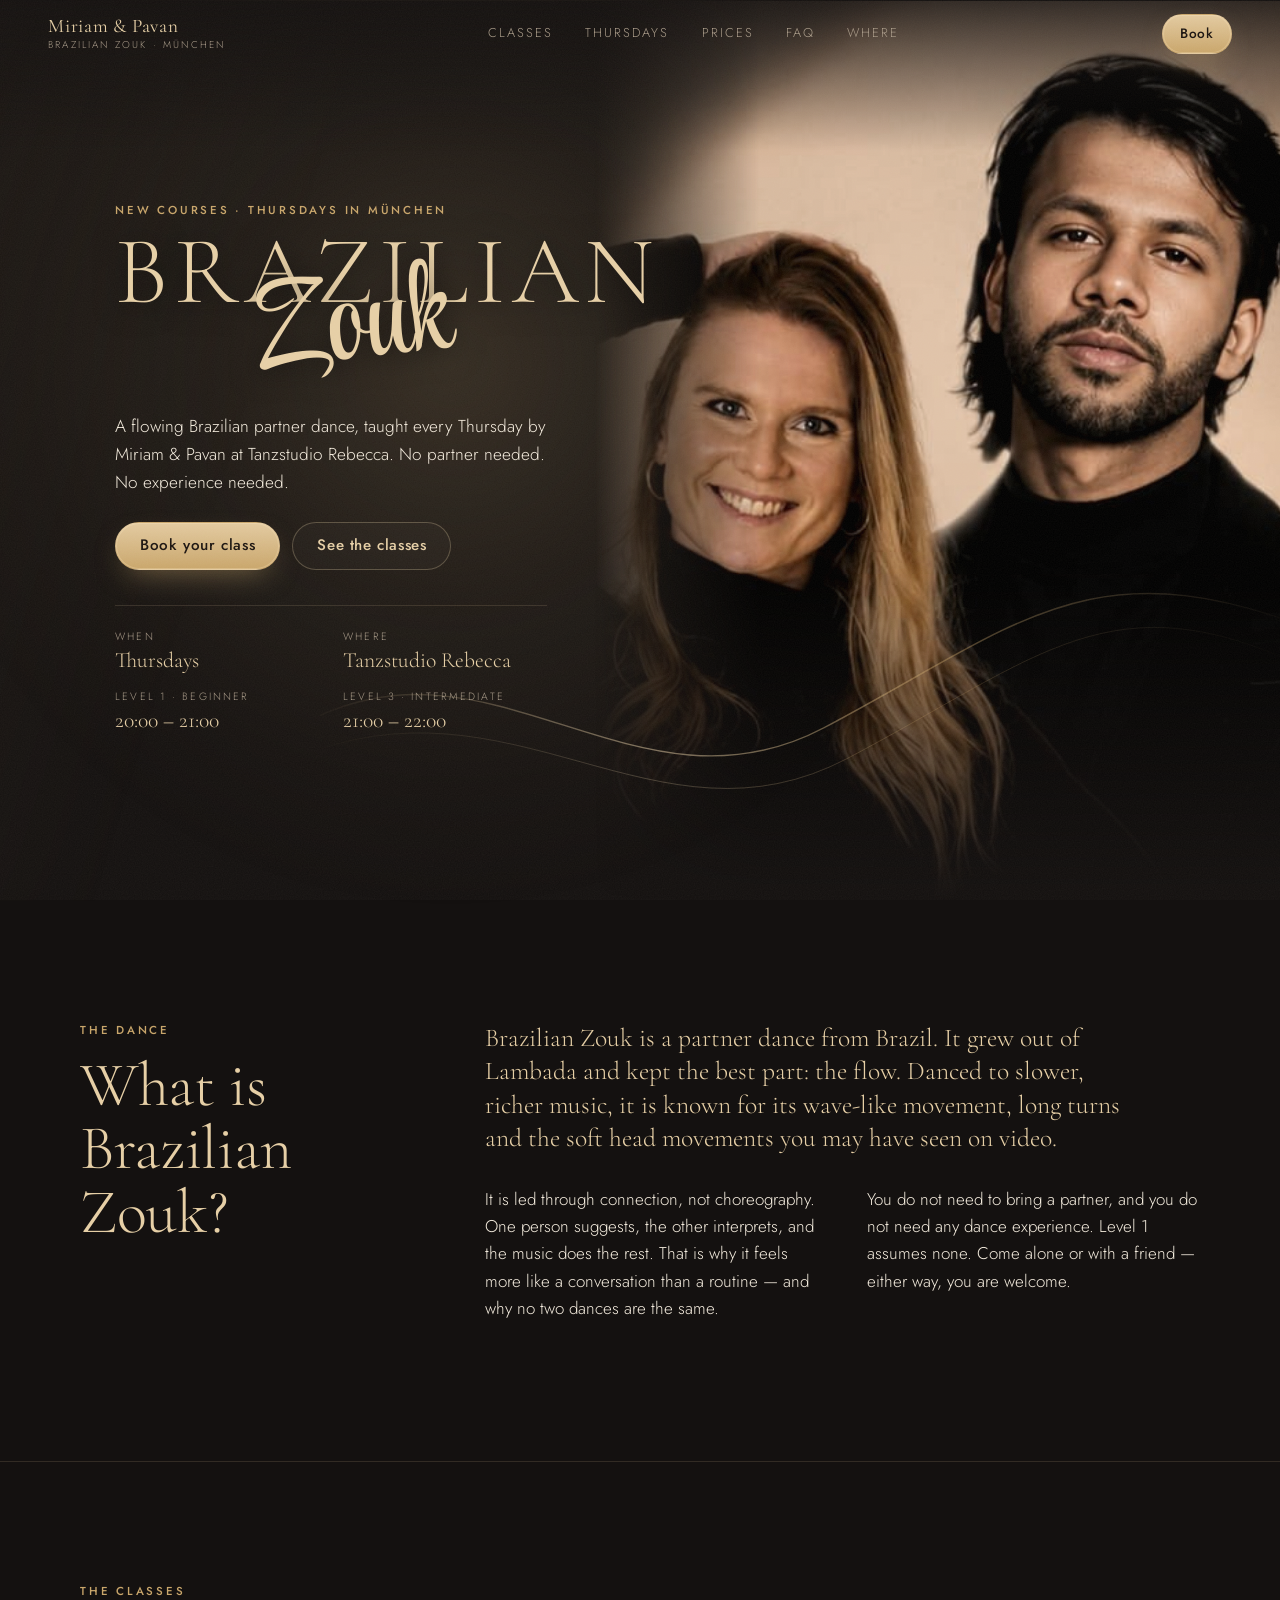
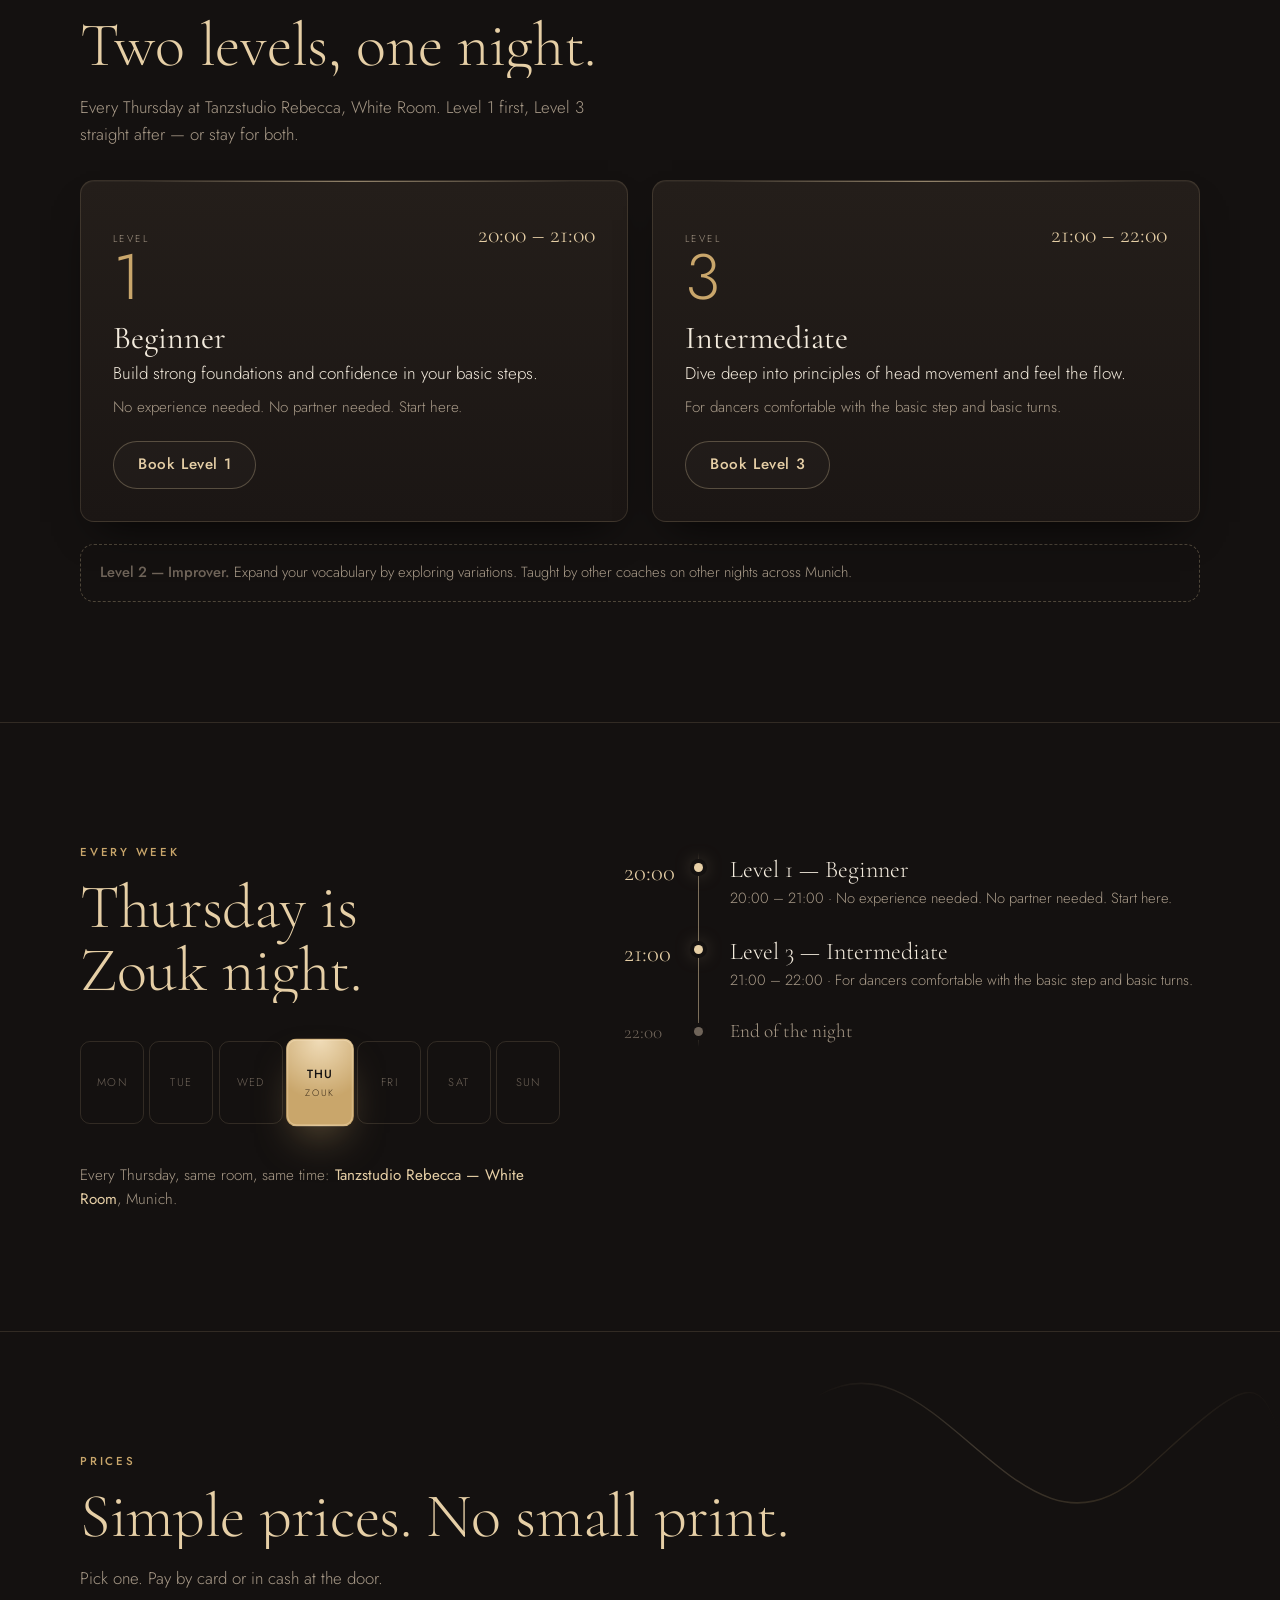
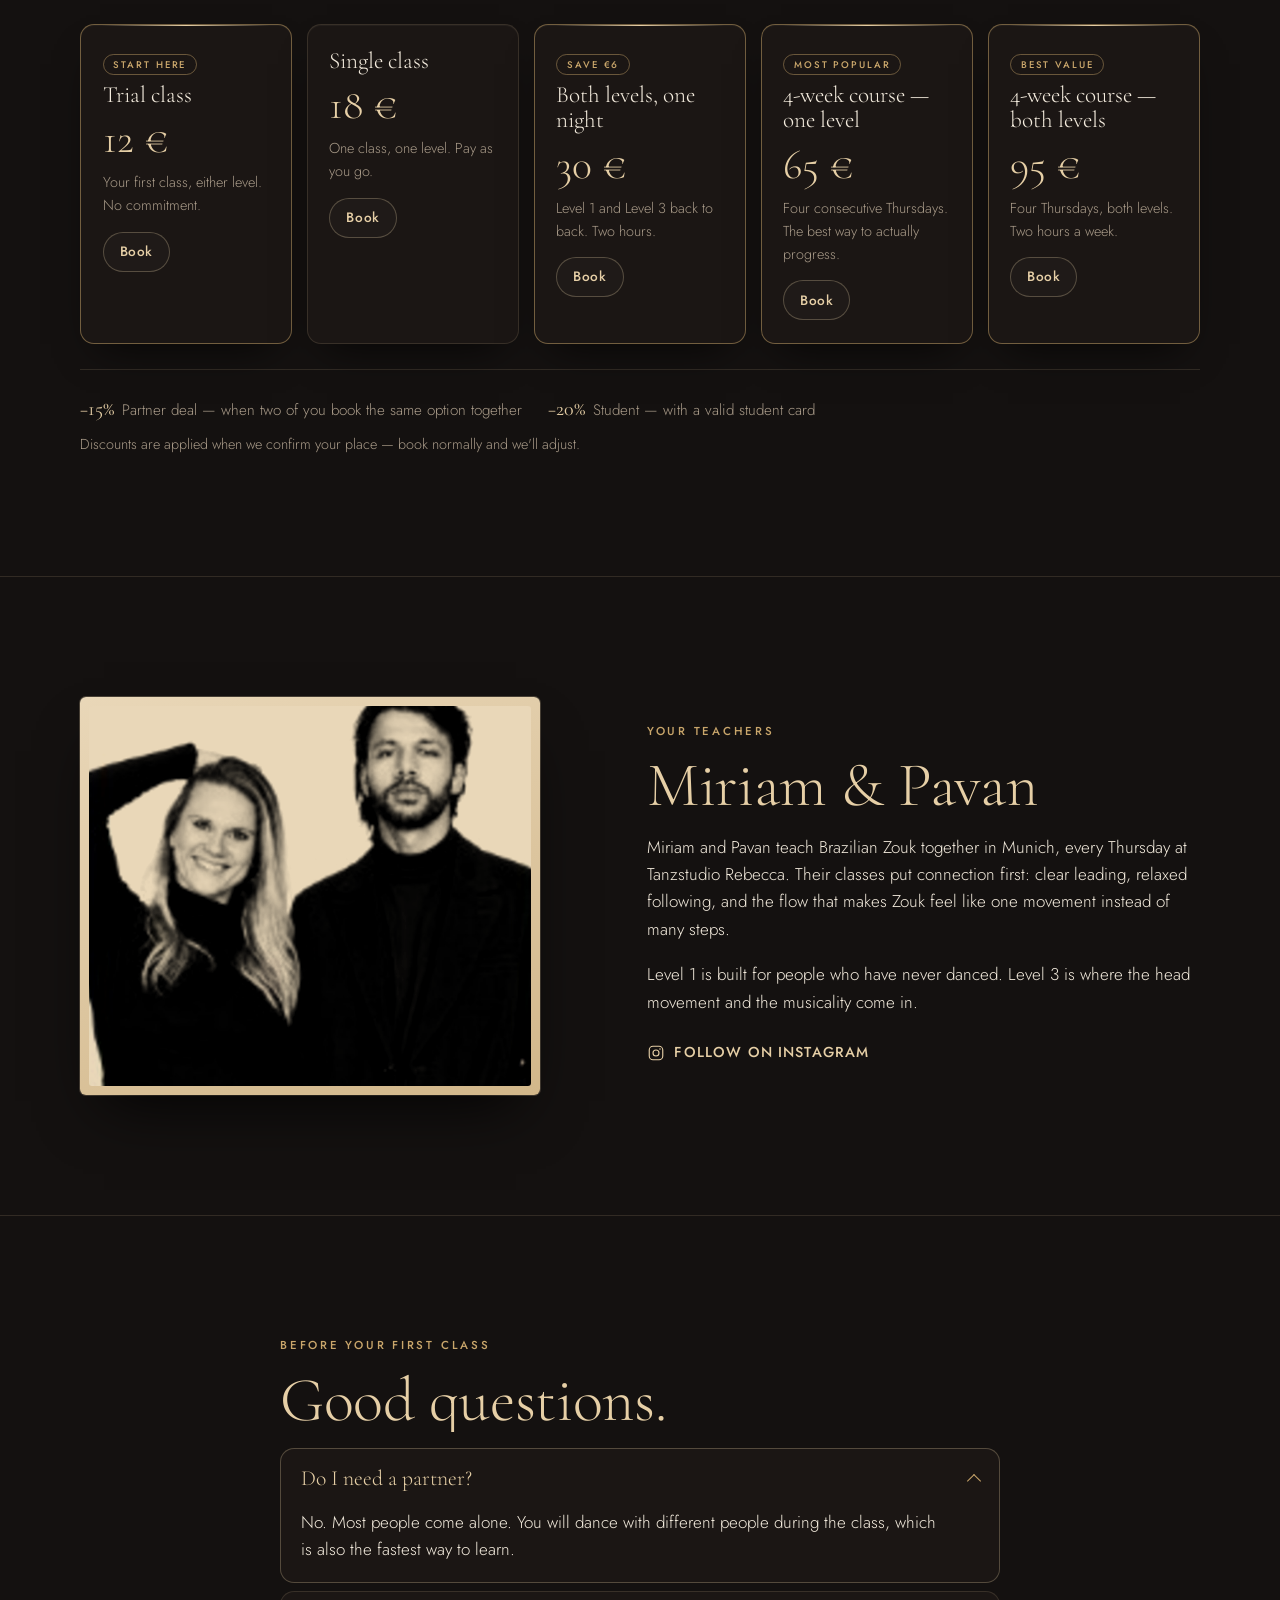
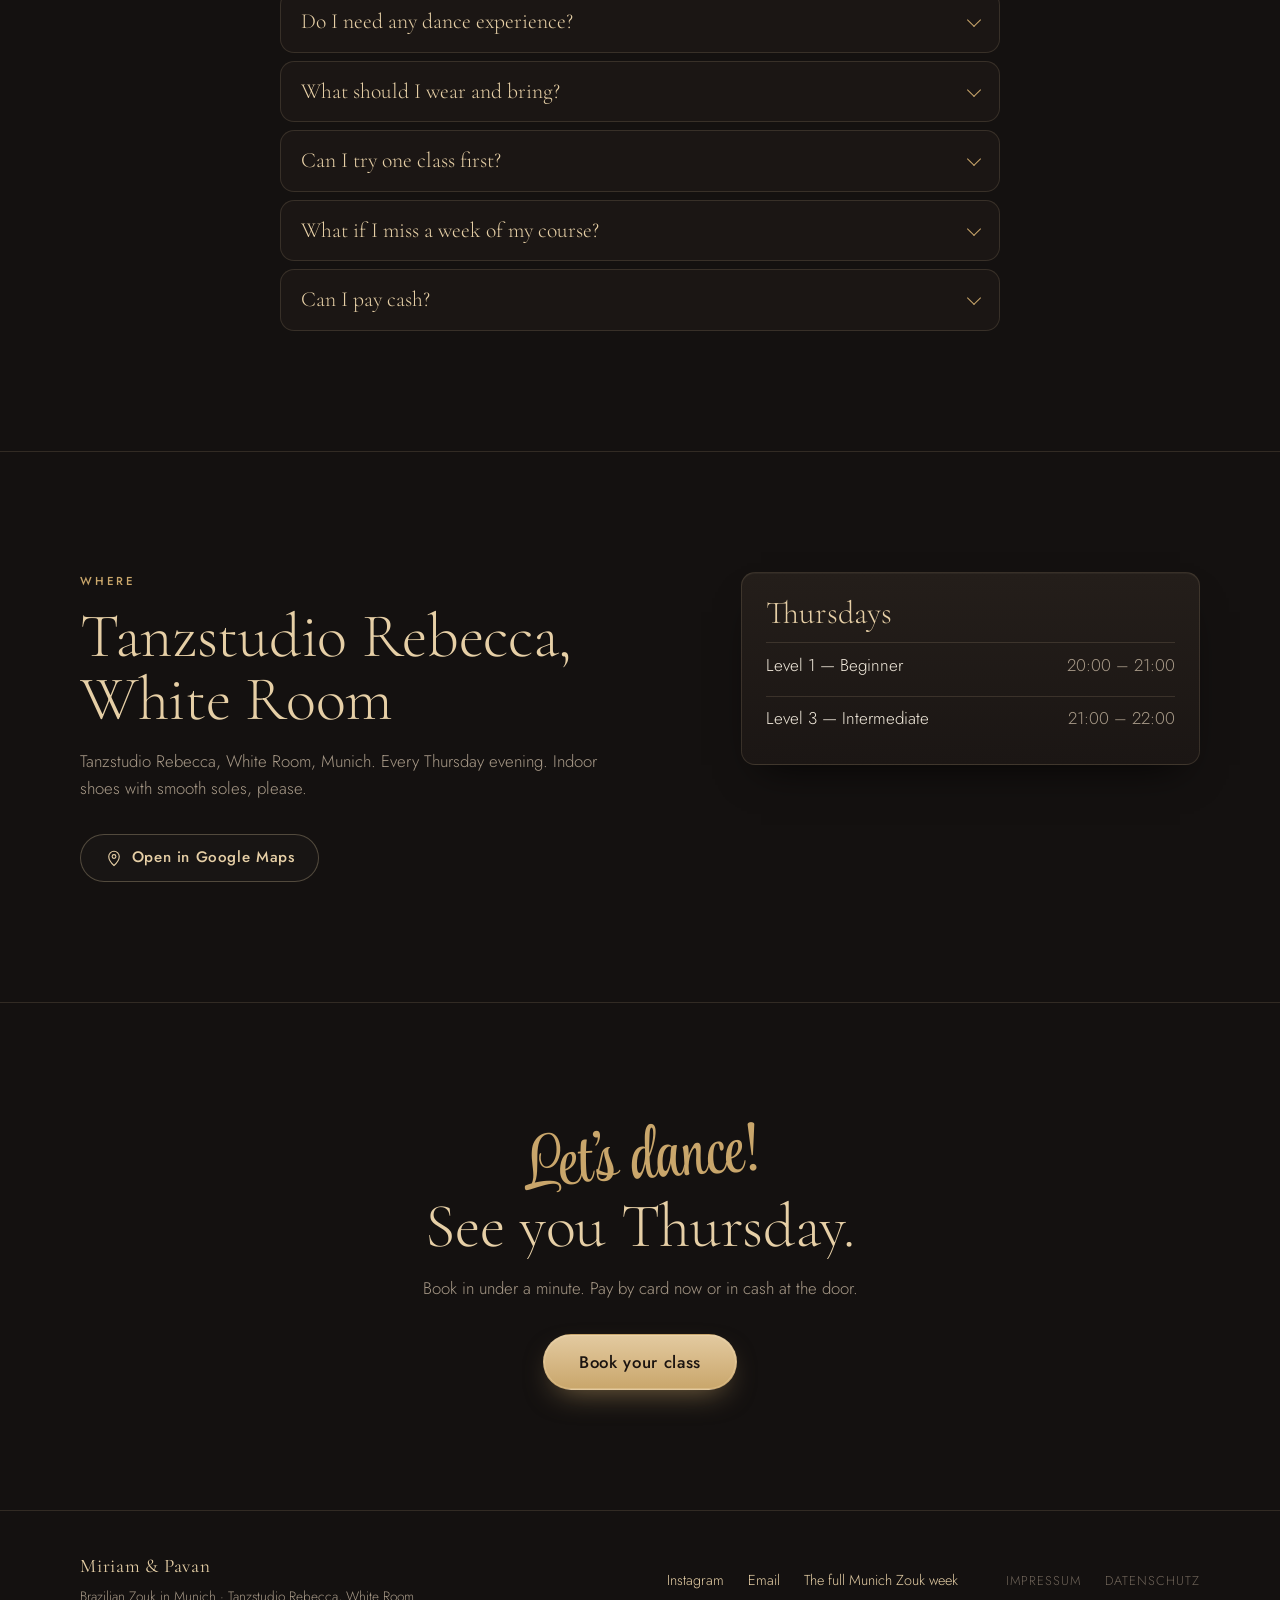
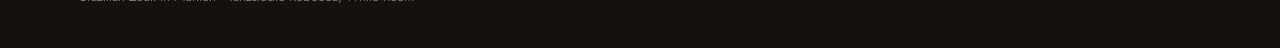
==== commit 84099662: "Add German setup research; fix Button-Lösung compliance Vedant's dance partner feared a professional" ====
--- a/01-noir-gold/index.html
+++ b/01-noir-gold/index.html
@@ -372,10 +372,15 @@
           </div>
           <p class="fs__note" id="summary-discount"></p>
 
-          <div class="pay">
+          <!-- § 312j Abs. 3 BGB (Button-Loesung): this button concludes a paid contract, so its
+               label must unambiguously state the payment obligation. "Buy now" corresponds to
+               "kaufen", which is accepted. If this page is translated, it MUST read
+               "zahlungspflichtig bestellen". Wrong label = no contract and no claim to payment
+               (§ 312j Abs. 4). Confirm final wording with a Rechtsanwalt. -->
+                    <div class="pay">
             <button class="pay__btn" type="button" id="pay-card">
               <svg viewBox="0 0 24 24" width="26" height="26" aria-hidden="true" focusable="false"><rect x="2.5" y="5.5" width="19" height="13" rx="2.5" fill="none" stroke="currentColor" stroke-width="1.5"/><path d="M2.5 10h19" stroke="currentColor" stroke-width="1.5"/><path d="M6 14.5h4" stroke="currentColor" stroke-width="1.5" stroke-linecap="round"/></svg>
-              <strong>Pay by card</strong>
+              <strong>Buy now</strong>
               <span id="pay-card-note">Secure checkout with Stripe</span>
             </button>
             <button class="pay__btn" type="button" id="pay-cash">
